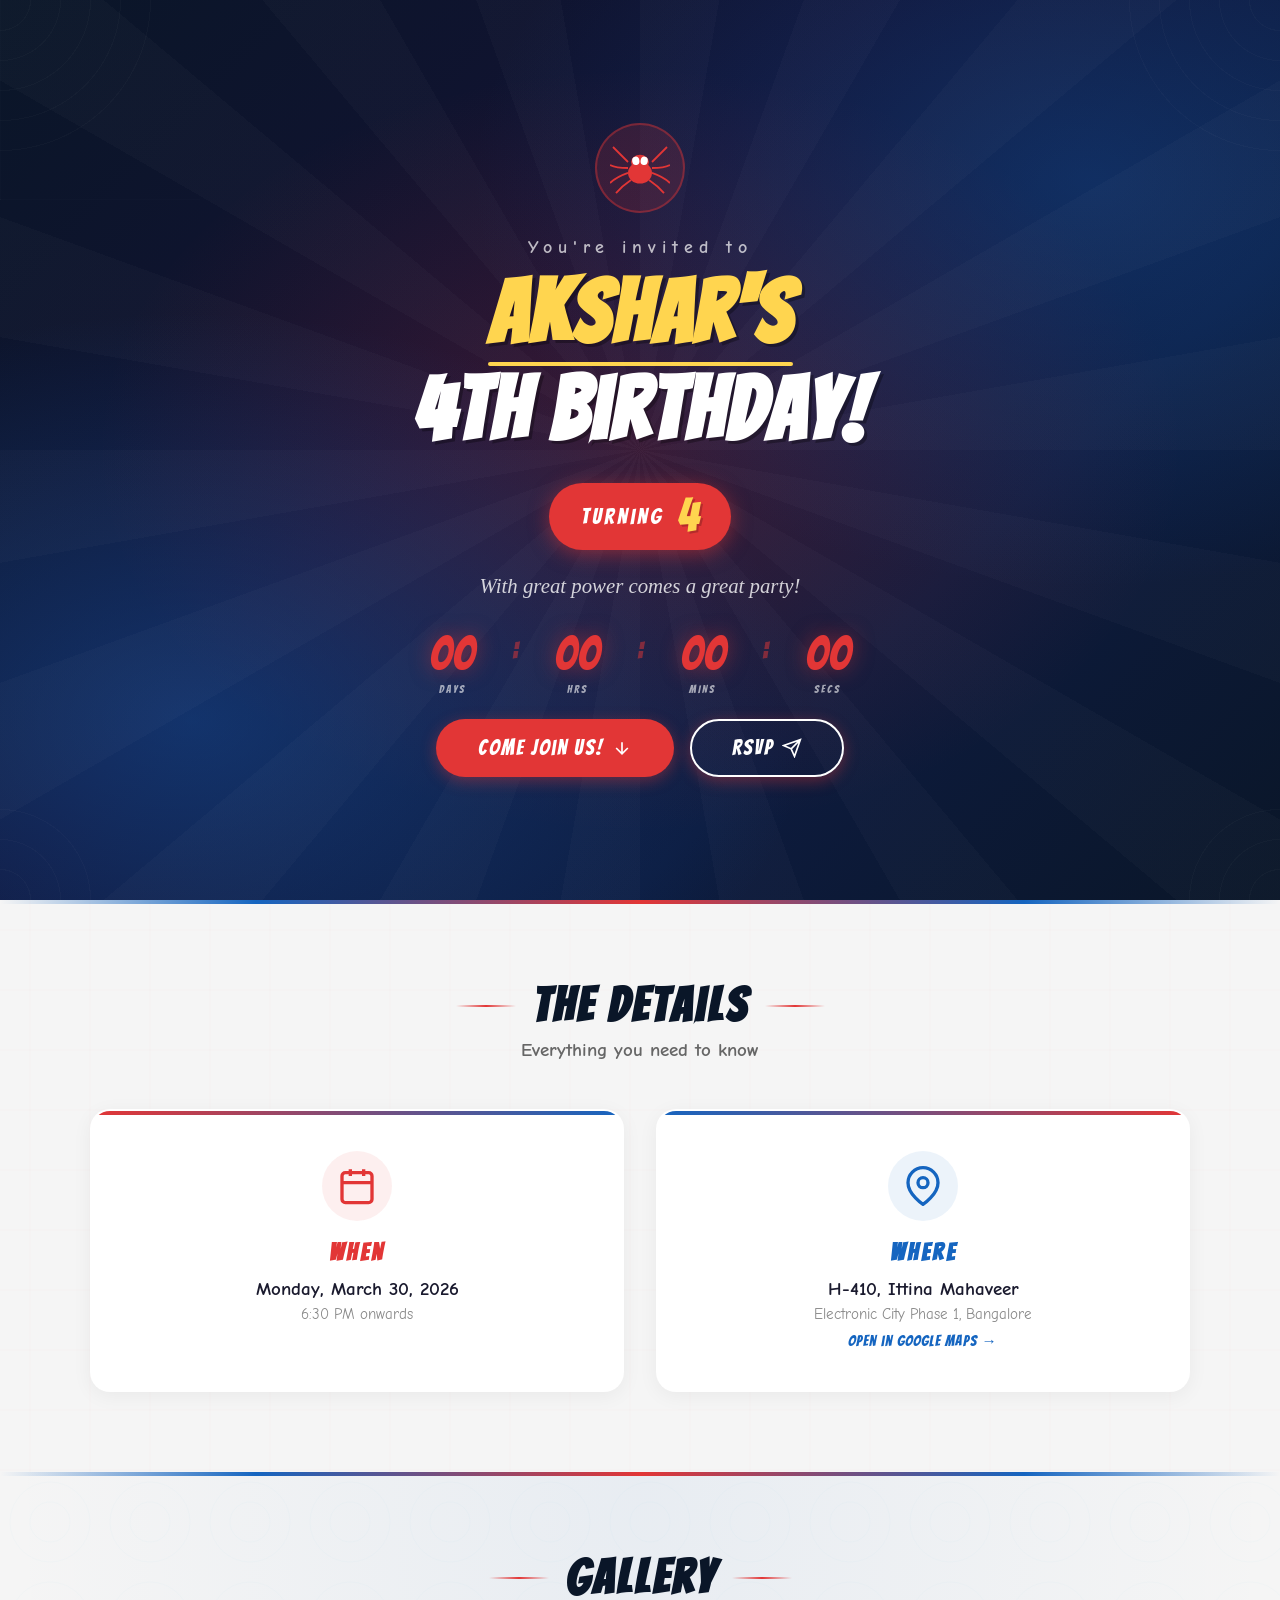
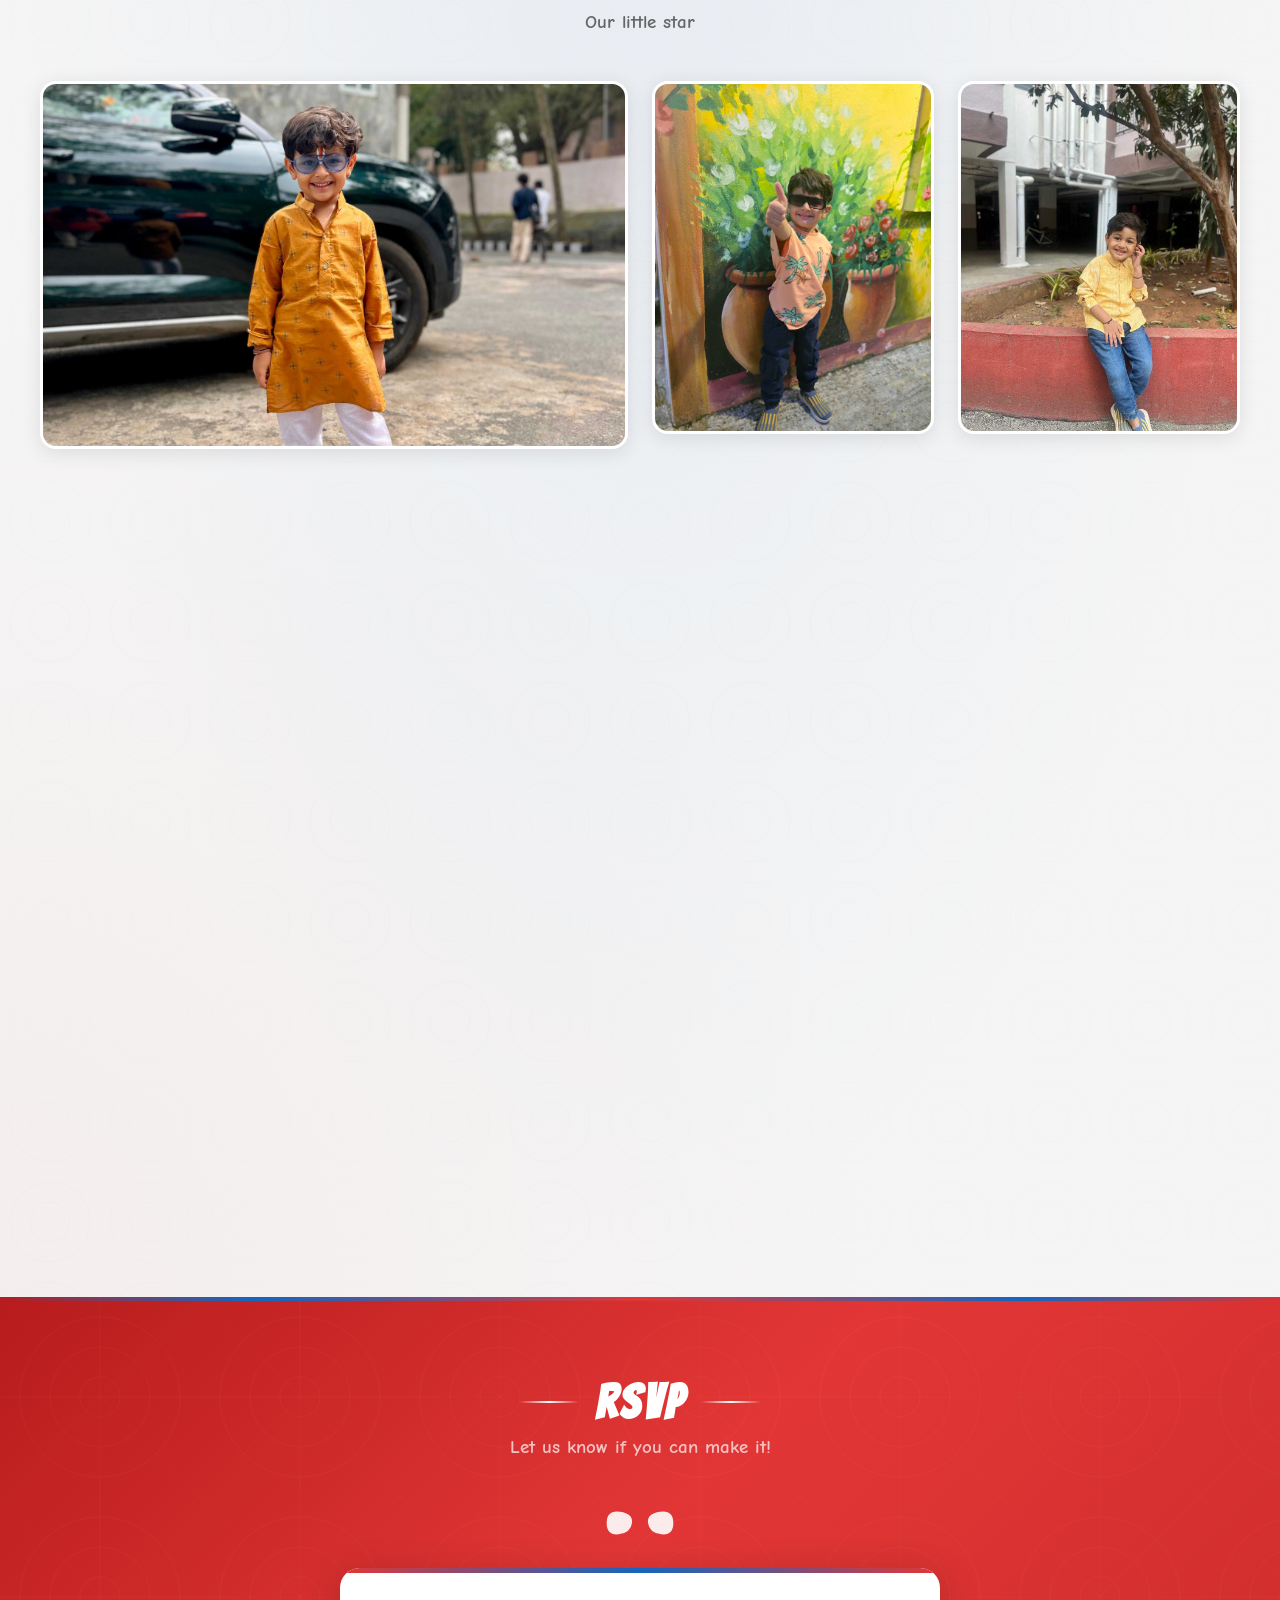
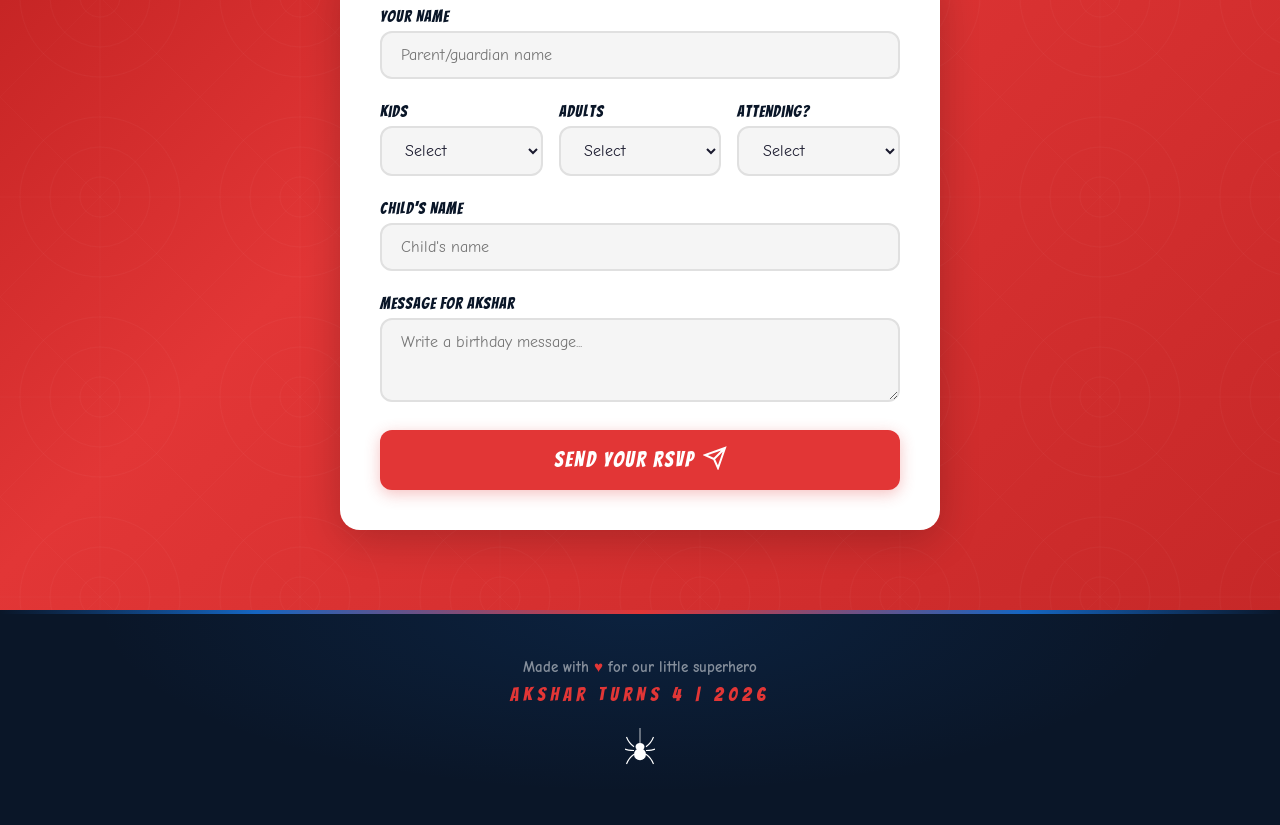
==== index.html @ c8d811e9 "Enhance Spider-Man theme with more blue, web textures, and comic-book details - Richer red+blue hero" ====
<!DOCTYPE html>
<html lang="en">
<head>
  <meta charset="UTF-8">
  <meta name="viewport" content="width=device-width, initial-scale=1.0">
  <title>Akshar Turns 4!</title>
  <link rel="preconnect" href="https://fonts.googleapis.com">
  <link rel="preconnect" href="https://fonts.gstatic.com" crossorigin>
  <link href="https://fonts.googleapis.com/css2?family=Bangers&family=Comic+Neue:wght@400;700&family=Permanent+Marker&display=swap" rel="stylesheet">
  <link rel="stylesheet" href="styles.css">
  <meta property="og:title" content="Akshar Turns 4!">
  <meta property="og:description" content="You're invited to Akshar's 4th birthday party!">
  <meta property="og:image" content="images/akshar-kurta.jpg">
</head>
<body>
  <!-- Animated web background -->
  <canvas id="web-canvas"></canvas>

  <!-- Floating spider particles -->
  <div id="particles"></div>

  <!-- ===== HERO SECTION ===== -->
  <section class="hero" id="hero">
    <div class="hero-overlay"></div>
    <div class="hero-content">
      <div class="spider-badge">
        <svg class="spider-icon" viewBox="0 0 100 100" width="60" height="60">
          <ellipse cx="50" cy="40" rx="15" ry="12" fill="#e23636"/>
          <ellipse cx="50" cy="58" rx="20" ry="18" fill="#e23636"/>
          <!-- legs -->
          <path d="M30,40 Q15,25 5,15" stroke="#e23636" stroke-width="3" fill="none"/>
          <path d="M70,40 Q85,25 95,15" stroke="#e23636" stroke-width="3" fill="none"/>
          <path d="M30,50 Q10,50 0,45" stroke="#e23636" stroke-width="3" fill="none"/>
          <path d="M70,50 Q90,50 100,45" stroke="#e23636" stroke-width="3" fill="none"/>
          <path d="M30,58 Q10,65 0,75" stroke="#e23636" stroke-width="3" fill="none"/>
          <path d="M70,58 Q90,65 100,75" stroke="#e23636" stroke-width="3" fill="none"/>
          <path d="M35,70 Q20,80 10,92" stroke="#e23636" stroke-width="3" fill="none"/>
          <path d="M65,70 Q80,80 90,92" stroke="#e23636" stroke-width="3" fill="none"/>
          <!-- eyes -->
          <ellipse cx="43" cy="38" rx="6" ry="7" fill="white" transform="rotate(-10,43,38)"/>
          <ellipse cx="57" cy="38" rx="6" ry="7" fill="white" transform="rotate(10,57,38)"/>
        </svg>
      </div>
      <p class="hero-pre-title animate-in">You're invited to</p>
      <h1 class="hero-title animate-in">
        <span class="name-highlight">Akshar's</span>
        <br>
        4th Birthday!
      </h1>
      <div class="turning-badge animate-in">
        <span class="turning-text">turning</span>
        <span class="age-number">4</span>
      </div>
      <p class="hero-tagline animate-in">With great power comes a great party!</p>

      <!-- Inline countdown -->
      <div class="hero-countdown animate-in">
        <div class="countdown-timer compact">
          <div class="countdown-item">
            <span class="countdown-number" id="days">00</span>
            <span class="countdown-label">DAYS</span>
          </div>
          <div class="countdown-separator">:</div>
          <div class="countdown-item">
            <span class="countdown-number" id="hours">00</span>
            <span class="countdown-label">HRS</span>
          </div>
          <div class="countdown-separator">:</div>
          <div class="countdown-item">
            <span class="countdown-number" id="minutes">00</span>
            <span class="countdown-label">MINS</span>
          </div>
          <div class="countdown-separator">:</div>
          <div class="countdown-item">
            <span class="countdown-number" id="seconds">00</span>
            <span class="countdown-label">SECS</span>
          </div>
        </div>
      </div>

      <div class="hero-buttons animate-in">
        <a href="#details" class="cta-button">
          <span>Come join us!</span>
          <svg width="20" height="20" viewBox="0 0 24 24" fill="none" stroke="currentColor" stroke-width="2">
            <path d="M12 5v14M5 12l7 7 7-7"/>
          </svg>
        </a>
        <a href="#rsvp" class="cta-button cta-button-outline">
          <span>RSVP</span>
          <svg width="20" height="20" viewBox="0 0 24 24" fill="none" stroke="currentColor" stroke-width="2">
            <path d="M22 2L11 13M22 2l-7 20-4-9-9-4 20-7z"/>
          </svg>
        </a>
      </div>
    </div>
    <div class="web-corner web-corner-tl"></div>
    <div class="web-corner web-corner-tr"></div>
    <div class="web-corner web-corner-bl"></div>
    <div class="web-corner web-corner-br"></div>
  </section>

  <!-- ===== PARTY DETAILS ===== -->
  <section class="details" id="details">
    <div class="section-header">
      <h2 class="section-title">
        <span class="web-line-left"></span>
        The Details
        <span class="web-line-right"></span>
      </h2>
      <p class="section-subtitle">Everything you need to know</p>
    </div>

    <div class="details-grid">
      <div class="detail-card" data-animate>
        <div class="detail-icon">
          <svg viewBox="0 0 24 24" width="40" height="40" fill="none" stroke="#e23636" stroke-width="2">
            <rect x="3" y="4" width="18" height="18" rx="2"/>
            <line x1="16" y1="2" x2="16" y2="6"/>
            <line x1="8" y1="2" x2="8" y2="6"/>
            <line x1="3" y1="10" x2="21" y2="10"/>
          </svg>
        </div>
        <h3>WHEN</h3>
        <p class="detail-main">Monday, March 30, 2026</p>
        <p class="detail-sub">6:30 PM onwards</p>
      </div>

      <div class="detail-card" data-animate>
        <div class="detail-icon">
          <svg viewBox="0 0 24 24" width="40" height="40" fill="none" stroke="#1565c0" stroke-width="2">
            <path d="M21 10c0 7-9 13-9 13s-9-6-9-13a9 9 0 0118 0z"/>
            <circle cx="12" cy="10" r="3"/>
          </svg>
        </div>
        <h3>WHERE</h3>
        <p class="detail-main">H-410, Ittina Mahaveer</p>
        <p class="detail-sub">Electronic City Phase 1, Bangalore</p>
        <a href="https://maps.app.goo.gl/Nf5kcpH9Sqzx1qWY7" target="_blank" rel="noopener" class="detail-link">Open in Google Maps &rarr;</a>
      </div>

    </div>
  </section>

  <!-- ===== PHOTO GALLERY ===== -->
  <section class="gallery" id="gallery">
    <div class="section-header">
      <h2 class="section-title">
        <span class="web-line-left"></span>
        Gallery
        <span class="web-line-right"></span>
      </h2>
      <p class="section-subtitle">Our little star</p>
    </div>

    <div class="gallery-grid">
      <div class="gallery-item gallery-item-large" data-animate>
        <div class="photo-frame">
          <img src="images/akshar-kurta.jpg" alt="Akshar looking dapper" loading="lazy">
          <div class="photo-overlay">
            <span class="comic-text">Thwip!</span>
          </div>
        </div>
      </div>
      <div class="gallery-item" data-animate>
        <div class="photo-frame">
          <img src="images/akshar-thumbsup.jpg" alt="Akshar giving thumbs up" loading="lazy">
          <div class="photo-overlay">
            <span class="comic-text">Pow!</span>
          </div>
        </div>
      </div>
      <div class="gallery-item" data-animate>
        <div class="photo-frame">
          <img src="images/akshar-sitting.jpg" alt="Akshar sitting with a smile" loading="lazy">
          <div class="photo-overlay">
            <span class="comic-text">Zap!</span>
          </div>
        </div>
      </div>
      <div class="gallery-item" data-animate>
        <div class="photo-frame">
          <img src="images/akshar-cave-hero.jpg" alt="Akshar striking a hero pose" loading="lazy">
          <div class="photo-overlay">
            <span class="comic-text">Whoosh!</span>
          </div>
        </div>
      </div>
      <div class="gallery-item" data-animate>
        <div class="photo-frame">
          <img src="images/akshar-beach.jpg" alt="Akshar at the beach" loading="lazy">
          <div class="photo-overlay">
            <span class="comic-text">Bam!</span>
          </div>
        </div>
      </div>
      <div class="gallery-item gallery-item-large" data-animate>
        <div class="photo-frame">
          <img src="images/akshar-mural.jpg" alt="Akshar posing by a mural" loading="lazy">
          <div class="photo-overlay">
            <span class="comic-text">Wow!</span>
          </div>
        </div>
      </div>
      <div class="gallery-item" data-animate>
        <div class="photo-frame">
          <img src="images/akshar-little.jpg" alt="Little Akshar" loading="lazy">
          <div class="photo-overlay">
            <span class="comic-text">Aww!</span>
          </div>
        </div>
      </div>
      <div class="gallery-item" data-animate>
        <div class="photo-frame">
          <img src="images/akshar-beach-play.jpg" alt="Akshar playing at beach" loading="lazy">
          <div class="photo-overlay">
            <span class="comic-text">Splash!</span>
          </div>
        </div>
      </div>
      <div class="gallery-item" data-animate>
        <div class="photo-frame">
          <img src="images/akshar-cave-closeup.jpg" alt="Akshar close-up" loading="lazy">
          <div class="photo-overlay">
            <span class="comic-text">Cool!</span>
          </div>
        </div>
      </div>
      <div class="gallery-item" data-animate>
        <div class="photo-frame">
          <img src="images/akshar-family.jpg" alt="Akshar with family" loading="lazy">
          <div class="photo-overlay">
            <span class="comic-text">Family!</span>
          </div>
        </div>
      </div>
    </div>
  </section>

  <!-- ===== RSVP SECTION ===== -->
  <section class="rsvp" id="rsvp">
    <div class="rsvp-container">
      <div class="section-header">
        <h2 class="section-title light">
          <span class="web-line-left light"></span>
          RSVP
          <span class="web-line-right light"></span>
        </h2>
        <p class="section-subtitle light">Let us know if you can make it!</p>
      </div>

      <div class="spidey-eyes">
        <svg viewBox="0 0 120 50" width="80" height="34">
          <path d="M10,25 Q10,5 30,8 Q50,11 48,25 Q46,40 28,42 Q10,44 10,25Z" fill="white" opacity="0.9"/>
          <path d="M110,25 Q110,5 90,8 Q70,11 72,25 Q74,40 92,42 Q110,44 110,25Z" fill="white" opacity="0.9"/>
        </svg>
      </div>
      <form class="rsvp-form" id="rsvp-form">
        <div class="form-group">
          <label for="parent-name">Your Name</label>
          <input type="text" id="parent-name" name="parentName" placeholder="Parent/guardian name" required>
        </div>
        <div class="form-row form-row-3">
          <div class="form-group">
            <label for="kids-count">Kids</label>
            <select id="kids-count" name="kidsCount" required>
              <option value="">Select</option>
              <option value="1">1</option>
              <option value="2">2</option>
              <option value="3">3</option>
              <option value="4+">4+</option>
            </select>
          </div>
          <div class="form-group">
            <label for="adults-count">Adults</label>
            <select id="adults-count" name="adultsCount" required>
              <option value="">Select</option>
              <option value="1">1</option>
              <option value="2">2</option>
              <option value="3">3</option>
              <option value="4+">4+</option>
            </select>
          </div>
          <div class="form-group">
            <label for="attending">Attending?</label>
            <select id="attending" name="attending" required>
              <option value="">Select</option>
              <option value="yes">Yes!</option>
              <option value="maybe">Maybe</option>
              <option value="no">Can't make it</option>
            </select>
          </div>
        </div>
        <div id="kid-names-container">
          <div class="form-group">
            <label for="kid-name-1">Child's Name</label>
            <input type="text" id="kid-name-1" name="kidName1" placeholder="Child's name" required>
          </div>
        </div>
        <div class="form-group">
          <label for="message">Message for Akshar</label>
          <textarea id="message" name="message" placeholder="Write a birthday message..." rows="3"></textarea>
        </div>
        <button type="submit" class="rsvp-button">
          <span class="button-text">SEND YOUR RSVP</span>
          <span class="button-icon">
            <svg width="24" height="24" viewBox="0 0 24 24" fill="none" stroke="currentColor" stroke-width="2">
              <path d="M22 2L11 13M22 2l-7 20-4-9-9-4 20-7z"/>
            </svg>
          </span>
        </button>
      </form>

      <div class="rsvp-success" id="rsvp-success" style="display:none;">
        <div class="success-icon">
          <svg viewBox="0 0 100 100" width="80" height="80">
            <circle cx="50" cy="50" r="45" fill="#e23636" stroke="white" stroke-width="3"/>
            <path d="M30 50 L45 65 L70 35" fill="none" stroke="white" stroke-width="5" stroke-linecap="round" stroke-linejoin="round"/>
          </svg>
        </div>
        <h3>Got it!</h3>
        <p>Thanks for letting us know! See you at the party!</p>
      </div>
    </div>
  </section>

  <!-- ===== FOOTER ===== -->
  <footer class="footer">
    <div class="footer-web"></div>
    <p class="footer-text">Made with <span class="heart">&hearts;</span> for our little superhero</p>
    <p class="footer-name">Akshar turns 4 | 2026</p>
    <div class="footer-spider">
      <svg class="dangling-spider" viewBox="0 0 40 60" width="30" height="45">
        <line x1="20" y1="0" x2="20" y2="20" stroke="white" stroke-width="1"/>
        <ellipse cx="20" cy="25" rx="6" ry="5" fill="white"/>
        <ellipse cx="20" cy="35" rx="8" ry="8" fill="white"/>
        <path d="M12,25 Q5,20 2,12" stroke="white" stroke-width="1.5" fill="none"/>
        <path d="M28,25 Q35,20 38,12" stroke="white" stroke-width="1.5" fill="none"/>
        <path d="M12,30 Q3,30 0,28" stroke="white" stroke-width="1.5" fill="none"/>
        <path d="M28,30 Q37,30 40,28" stroke="white" stroke-width="1.5" fill="none"/>
        <path d="M12,35 Q5,40 2,48" stroke="white" stroke-width="1.5" fill="none"/>
        <path d="M28,35 Q35,40 38,48" stroke="white" stroke-width="1.5" fill="none"/>
      </svg>
    </div>
  </footer>

  <!-- Lightbox for gallery -->
  <div class="lightbox" id="lightbox">
    <button class="lightbox-close" id="lightbox-close">&times;</button>
    <button class="lightbox-prev" id="lightbox-prev">&#10094;</button>
    <button class="lightbox-next" id="lightbox-next">&#10095;</button>
    <img class="lightbox-img" id="lightbox-img" src="" alt="">
  </div>

  <script src="script.js"></script>
</body>
</html>
---- styles.css ----
/* ===== CSS RESET & VARIABLES ===== */
*,
*::before,
*::after {
  margin: 0;
  padding: 0;
  box-sizing: border-box;
}

:root {
  --spidey-red: #e23636;
  --spidey-dark-red: #b71c1c;
  --spidey-blue: #1565c0;
  --spidey-dark-blue: #0d47a1;
  --spidey-navy: #0a1628;
  --spidey-web: rgba(255, 255, 255, 0.15);
  --spidey-gold: #ffd54f;
  --white: #ffffff;
  --off-white: #f5f5f5;
  --text-dark: #1a1a2e;
  --font-comic: 'Bangers', cursive;
  --font-body: 'Comic Neue', cursive;
  --font-marker: 'Permanent Marker', cursive;
}

html {
  scroll-behavior: smooth;
}

body {
  font-family: var(--font-body);
  color: var(--text-dark);
  overflow-x: hidden;
  background: var(--off-white);
}

/* ===== WEB CANVAS BACKGROUND ===== */
#web-canvas {
  position: fixed;
  top: 0;
  left: 0;
  width: 100%;
  height: 100%;
  pointer-events: none;
  z-index: 0;
  opacity: 0.06;
}

/* ===== HERO SECTION ===== */
.hero {
  position: relative;
  min-height: 100vh;
  display: flex;
  align-items: center;
  justify-content: center;
  background:
    radial-gradient(ellipse at 15% 80%, rgba(21, 101, 192, 0.4) 0%, transparent 40%),
    radial-gradient(ellipse at 85% 20%, rgba(21, 101, 192, 0.3) 0%, transparent 40%),
    radial-gradient(ellipse at 50% 50%, rgba(226, 54, 54, 0.2) 0%, transparent 60%),
    linear-gradient(135deg, var(--spidey-navy) 0%, #121233 40%, #0d1b3e 70%, var(--spidey-navy) 100%);
  overflow: hidden;
  z-index: 1;
}

.hero-overlay {
  position: absolute;
  inset: 0;
  background:
    repeating-conic-gradient(
      rgba(255, 255, 255, 0.02) 0deg 10deg,
      transparent 10deg 20deg
    );
  z-index: 1;
}

/* Web pattern in corners */
.web-corner {
  position: absolute;
  width: 200px;
  height: 200px;
  z-index: 2;
  opacity: 0.15;
}

.web-corner-tl {
  top: 0;
  left: 0;
  background:
    radial-gradient(circle at 0% 0%, transparent 30px, var(--spidey-web) 30px, var(--spidey-web) 31px, transparent 31px),
    radial-gradient(circle at 0% 0%, transparent 60px, var(--spidey-web) 60px, var(--spidey-web) 61px, transparent 61px),
    radial-gradient(circle at 0% 0%, transparent 90px, var(--spidey-web) 90px, var(--spidey-web) 91px, transparent 91px),
    radial-gradient(circle at 0% 0%, transparent 120px, var(--spidey-web) 120px, var(--spidey-web) 121px, transparent 121px),
    radial-gradient(circle at 0% 0%, transparent 150px, var(--spidey-web) 150px, var(--spidey-web) 151px, transparent 151px),
    linear-gradient(45deg, var(--spidey-web) 0px, transparent 1px),
    linear-gradient(22.5deg, var(--spidey-web) 0px, transparent 1px),
    linear-gradient(67.5deg, var(--spidey-web) 0px, transparent 1px),
    linear-gradient(0deg, var(--spidey-web) 0px, transparent 1px),
    linear-gradient(90deg, var(--spidey-web) 0px, transparent 1px);
}

.web-corner-tr {
  top: 0;
  right: 0;
  transform: scaleX(-1);
  background: inherit;
  background:
    radial-gradient(circle at 0% 0%, transparent 30px, var(--spidey-web) 30px, var(--spidey-web) 31px, transparent 31px),
    radial-gradient(circle at 0% 0%, transparent 60px, var(--spidey-web) 60px, var(--spidey-web) 61px, transparent 61px),
    radial-gradient(circle at 0% 0%, transparent 90px, var(--spidey-web) 90px, var(--spidey-web) 91px, transparent 91px),
    radial-gradient(circle at 0% 0%, transparent 120px, var(--spidey-web) 120px, var(--spidey-web) 121px, transparent 121px),
    radial-gradient(circle at 0% 0%, transparent 150px, var(--spidey-web) 150px, var(--spidey-web) 151px, transparent 151px);
}

.web-corner-bl {
  bottom: 0;
  left: 0;
  transform: scaleY(-1);
  background:
    radial-gradient(circle at 0% 0%, transparent 30px, var(--spidey-web) 30px, var(--spidey-web) 31px, transparent 31px),
    radial-gradient(circle at 0% 0%, transparent 60px, var(--spidey-web) 60px, var(--spidey-web) 61px, transparent 61px),
    radial-gradient(circle at 0% 0%, transparent 90px, var(--spidey-web) 90px, var(--spidey-web) 91px, transparent 91px);
}

.web-corner-br {
  bottom: 0;
  right: 0;
  transform: scale(-1);
  background:
    radial-gradient(circle at 0% 0%, transparent 30px, var(--spidey-web) 30px, var(--spidey-web) 31px, transparent 31px),
    radial-gradient(circle at 0% 0%, transparent 60px, var(--spidey-web) 60px, var(--spidey-web) 61px, transparent 61px),
    radial-gradient(circle at 0% 0%, transparent 90px, var(--spidey-web) 90px, var(--spidey-web) 91px, transparent 91px);
}

.hero-content {
  position: relative;
  z-index: 3;
  text-align: center;
  padding: 2rem;
  max-width: 800px;
}

.spider-badge {
  margin: 0 auto 1.5rem;
  width: 90px;
  height: 90px;
  background: rgba(226, 54, 54, 0.15);
  border: 2px solid rgba(226, 54, 54, 0.4);
  border-radius: 50%;
  display: flex;
  align-items: center;
  justify-content: center;
  animation: pulse-glow 2s ease-in-out infinite;
}

@keyframes pulse-glow {
  0%, 100% { box-shadow: 0 0 20px rgba(226, 54, 54, 0.3); }
  50% { box-shadow: 0 0 40px rgba(226, 54, 54, 0.6); }
}

.hero-pre-title {
  font-family: var(--font-body);
  font-size: 1.1rem;
  letter-spacing: 6px;
  color: rgba(255, 255, 255, 0.7);
  margin-bottom: 0.5rem;
  font-weight: 700;
}

.hero-title {
  font-family: var(--font-comic);
  font-size: clamp(2.8rem, 8vw, 5.5rem);
  color: var(--white);
  line-height: 1.1;
  margin-bottom: 1.5rem;
  text-shadow: 3px 3px 0 rgba(0, 0, 0, 0.3);
  letter-spacing: 2px;
}

.name-highlight {
  color: var(--spidey-gold);
  display: inline-block;
  position: relative;
}

.name-highlight::after {
  content: '';
  position: absolute;
  bottom: -4px;
  left: 0;
  width: 100%;
  height: 4px;
  background: var(--spidey-gold);
  border-radius: 2px;
}

.comic-burst {
  color: var(--spidey-red);
  font-size: 1.2em;
  position: relative;
  display: inline-block;
  animation: text-pop 0.6s ease-out;
}

@keyframes text-pop {
  0% { transform: scale(0.5); opacity: 0; }
  70% { transform: scale(1.1); }
  100% { transform: scale(1); opacity: 1; }
}

.turning-badge {
  display: inline-flex;
  align-items: center;
  gap: 0.8rem;
  background: var(--spidey-red);
  padding: 0.6rem 2rem;
  border-radius: 60px;
  margin-bottom: 1.5rem;
  box-shadow: 0 4px 20px rgba(226, 54, 54, 0.5);
}

.turning-text {
  font-family: var(--font-comic);
  font-size: 1.4rem;
  color: var(--white);
  letter-spacing: 3px;
}

.age-number {
  font-family: var(--font-comic);
  font-size: 3rem;
  color: var(--spidey-gold);
  line-height: 1;
  text-shadow: 2px 2px 0 rgba(0, 0, 0, 0.2);
  animation: bounce-number 1s ease-in-out infinite;
}

@keyframes bounce-number {
  0%, 100% { transform: translateY(0); }
  50% { transform: translateY(-5px); }
}

.hero-tagline {
  font-family: var(--font-marker);
  font-size: 1.3rem;
  color: rgba(255, 255, 255, 0.8);
  margin-bottom: 2rem;
  font-style: italic;
}

.cta-button {
  display: inline-flex;
  align-items: center;
  gap: 0.5rem;
  padding: 1rem 2.5rem;
  background: var(--spidey-red);
  color: var(--white);
  text-decoration: none;
  font-family: var(--font-comic);
  font-size: 1.3rem;
  letter-spacing: 2px;
  border-radius: 50px;
  transition: all 0.3s ease;
  box-shadow: 0 4px 15px rgba(226, 54, 54, 0.4);
  border: 2px solid transparent;
}

.cta-button:hover {
  background: transparent;
  border-color: var(--spidey-red);
  transform: translateY(-3px);
  box-shadow: 0 8px 25px rgba(226, 54, 54, 0.5);
}

.cta-button-outline {
  background: transparent;
  border: 2px solid var(--white);
}

.cta-button-outline:hover {
  background: var(--white);
  color: var(--spidey-red);
  border-color: var(--white);
}

.hero-buttons {
  display: flex;
  gap: 1rem;
  justify-content: center;
  flex-wrap: wrap;
}

/* Hero countdown */
.hero-countdown {
  margin-bottom: 1.5rem;
}

.countdown-timer.compact {
  gap: 0.6rem;
}

.countdown-timer.compact .countdown-number {
  font-size: clamp(1.8rem, 5vw, 3rem);
}

.countdown-timer.compact .countdown-label {
  font-size: 0.7rem;
  letter-spacing: 2px;
}

.countdown-timer.compact .countdown-separator {
  font-size: 2rem;
  margin-top: 0.1rem;
}

/* ===== ANIMATE IN ===== */
.animate-in {
  opacity: 0;
  transform: translateY(30px);
  animation: fade-in-up 0.8s ease-out forwards;
}

.animate-in:nth-child(1) { animation-delay: 0.2s; }
.animate-in:nth-child(2) { animation-delay: 0.4s; }
.animate-in:nth-child(3) { animation-delay: 0.6s; }
.animate-in:nth-child(4) { animation-delay: 0.8s; }
.animate-in:nth-child(5) { animation-delay: 1s; }
.animate-in:nth-child(6) { animation-delay: 1.2s; }
.animate-in:nth-child(7) { animation-delay: 1.4s; }

@keyframes fade-in-up {
  to {
    opacity: 1;
    transform: translateY(0);
  }
}

/* ===== SECTION COMMON ===== */
.section-header {
  text-align: center;
  margin-bottom: 3rem;
}

.section-title {
  font-family: var(--font-comic);
  font-size: clamp(2rem, 5vw, 3rem);
  color: var(--spidey-navy);
  letter-spacing: 3px;
  display: flex;
  align-items: center;
  justify-content: center;
  gap: 1rem;
  flex-wrap: wrap;
}

.section-title.light {
  color: var(--white);
}

.web-line-left,
.web-line-right {
  display: inline-block;
  width: 60px;
  height: 2px;
  background: linear-gradient(90deg, transparent, var(--spidey-red), transparent);
}

.web-line-left.light,
.web-line-right.light {
  background: linear-gradient(90deg, transparent, var(--white), transparent);
}

.section-subtitle {
  font-family: var(--font-body);
  font-size: 1.2rem;
  color: #666;
  margin-top: 0.5rem;
  font-weight: 700;
}

.section-subtitle.light {
  color: rgba(255, 255, 255, 0.7);
}

.spidey-eyes {
  text-align: center;
  margin-bottom: 1.5rem;
  animation: squint 4s ease-in-out infinite;
}

@keyframes squint {
  0%, 90%, 100% { transform: scaleY(1); }
  95% { transform: scaleY(0.6); }
}

/* ===== SECTION DIVIDERS ===== */
.details::before,
.gallery::before,
.rsvp::before,
.footer::before {
  content: '';
  position: absolute;
  top: 0;
  left: 0;
  right: 0;
  height: 4px;
  background: linear-gradient(90deg,
    transparent 0%,
    var(--spidey-blue) 20%,
    var(--spidey-red) 50%,
    var(--spidey-blue) 80%,
    transparent 100%
  );
}

/* ===== DETAILS SECTION ===== */
.details {
  position: relative;
  z-index: 1;
  padding: 5rem 2rem;
  background:
    url("data:image/svg+xml,%3Csvg width='60' height='60' xmlns='http://www.w3.org/2000/svg'%3E%3Cpath d='M30 0v60M0 30h60' stroke='%23e23636' stroke-width='0.3' opacity='0.08'/%3E%3C/svg%3E"),
    var(--off-white);
}

.details-grid {
  display: grid;
  grid-template-columns: repeat(2, 1fr);
  gap: 2rem;
  max-width: 1100px;
  margin: 0 auto;
}

.detail-card {
  background: var(--white);
  border-radius: 20px;
  padding: 2.5rem 2rem;
  text-align: center;
  transition: all 0.3s ease;
  border: 2px solid transparent;
  box-shadow: 0 4px 20px rgba(0, 0, 0, 0.05);
  position: relative;
  overflow: hidden;
}

.detail-card::before {
  content: '';
  position: absolute;
  top: 0;
  left: 0;
  right: 0;
  height: 4px;
  background: linear-gradient(90deg, var(--spidey-red), var(--spidey-blue));
}

.detail-card:hover {
  transform: translateY(-8px);
  border-color: var(--spidey-red);
  box-shadow: 0 12px 40px rgba(226, 54, 54, 0.15);
}

.detail-card:nth-child(2) {
  border-color: transparent;
}

.detail-card:nth-child(2)::before {
  background: linear-gradient(90deg, var(--spidey-blue), var(--spidey-red));
}

.detail-card:nth-child(2):hover {
  border-color: var(--spidey-blue);
  box-shadow: 0 12px 40px rgba(21, 101, 192, 0.15);
}

.detail-card:nth-child(2) .detail-icon {
  background: rgba(21, 101, 192, 0.08);
}

.detail-card:nth-child(2) h3 {
  color: var(--spidey-blue);
}

.detail-icon {
  width: 70px;
  height: 70px;
  margin: 0 auto 1.2rem;
  background: rgba(226, 54, 54, 0.08);
  border-radius: 50%;
  display: flex;
  align-items: center;
  justify-content: center;
}

.detail-card h3 {
  font-family: var(--font-comic);
  font-size: 1.5rem;
  color: var(--spidey-red);
  letter-spacing: 3px;
  margin-bottom: 0.8rem;
}

.detail-main {
  font-size: 1.2rem;
  font-weight: 700;
  color: var(--text-dark);
  margin-bottom: 0.3rem;
}

.detail-sub {
  font-size: 0.95rem;
  color: #888;
}

.detail-link {
  display: inline-block;
  margin-top: 0.6rem;
  font-family: var(--font-comic);
  font-size: 0.95rem;
  color: var(--spidey-blue);
  text-decoration: none;
  letter-spacing: 1px;
  transition: color 0.2s ease;
}

.detail-link:hover {
  color: var(--spidey-red);
}

/* ===== COUNTDOWN ===== */
.countdown-timer {
  display: flex;
  align-items: center;
  justify-content: center;
  gap: 1rem;
  flex-wrap: wrap;
}

.countdown-item {
  display: flex;
  flex-direction: column;
  align-items: center;
  min-width: 100px;
}

.countdown-number {
  font-family: var(--font-comic);
  font-size: clamp(2.5rem, 8vw, 4.5rem);
  color: var(--spidey-red);
  line-height: 1;
  text-shadow: 0 0 20px rgba(226, 54, 54, 0.5);
}

.countdown-label {
  font-family: var(--font-comic);
  font-size: 0.9rem;
  color: rgba(255, 255, 255, 0.6);
  letter-spacing: 3px;
  margin-top: 0.3rem;
}

.countdown-separator {
  font-family: var(--font-comic);
  font-size: 3rem;
  color: var(--spidey-red);
  opacity: 0.5;
  animation: blink 1s step-end infinite;
  align-self: flex-start;
  margin-top: 0.3rem;
}

@keyframes blink {
  0%, 100% { opacity: 0.5; }
  50% { opacity: 0; }
}

/* ===== GALLERY SECTION ===== */
.gallery {
  position: relative;
  z-index: 1;
  padding: 5rem 2rem;
  background:
    radial-gradient(ellipse at 50% 0%, rgba(21, 101, 192, 0.06) 0%, transparent 70%),
    radial-gradient(ellipse at 0% 100%, rgba(226, 54, 54, 0.04) 0%, transparent 50%),
    url("data:image/svg+xml,%3Csvg width='100' height='100' xmlns='http://www.w3.org/2000/svg'%3E%3Ccircle cx='50' cy='50' r='40' fill='none' stroke='%231565c0' stroke-width='0.3' opacity='0.06'/%3E%3Ccircle cx='50' cy='50' r='20' fill='none' stroke='%231565c0' stroke-width='0.3' opacity='0.06'/%3E%3C/svg%3E"),
    var(--off-white);
}

.gallery-grid {
  display: grid;
  grid-template-columns: repeat(auto-fill, minmax(280px, 1fr));
  gap: 1.5rem;
  max-width: 1200px;
  margin: 0 auto;
}

.gallery-item-large {
  grid-column: span 1;
}

@media (min-width: 768px) {
  .gallery-item-large {
    grid-column: span 2;
  }
}

.gallery-item {
  opacity: 0;
  transform: translateY(20px) scale(0.95);
  transition: opacity 0.6s ease, transform 0.6s ease;
}

.gallery-item.visible {
  opacity: 1;
  transform: translateY(0) scale(1);
}

.photo-frame {
  position: relative;
  border-radius: 16px;
  overflow: hidden;
  cursor: pointer;
  aspect-ratio: 4/5;
  box-shadow: 0 4px 20px rgba(0, 0, 0, 0.1);
  border: 3px solid var(--white);
  transition: all 0.3s ease;
}

.gallery-item-large .photo-frame {
  aspect-ratio: 16/10;
}

.photo-frame:hover {
  transform: scale(1.02);
  box-shadow: 0 8px 30px rgba(226, 54, 54, 0.2);
  border-color: var(--spidey-red);
}

.gallery-item:nth-child(even) .photo-frame:hover {
  border-color: var(--spidey-blue);
  box-shadow: 0 8px 30px rgba(21, 101, 192, 0.2);
}

.gallery-item:nth-child(even) .photo-overlay {
  background: linear-gradient(to top, rgba(21, 101, 192, 0.85), transparent 60%);
}

.photo-frame img {
  width: 100%;
  height: 100%;
  object-fit: cover;
  transition: transform 0.5s ease;
}

.photo-frame:hover img {
  transform: scale(1.08);
}

.photo-overlay {
  position: absolute;
  inset: 0;
  background: linear-gradient(to top, rgba(226, 54, 54, 0.85), transparent 60%);
  display: flex;
  align-items: flex-end;
  justify-content: center;
  padding-bottom: 1.5rem;
  opacity: 0;
  transition: opacity 0.3s ease;
}

.photo-frame:hover .photo-overlay {
  opacity: 1;
}

.comic-text {
  font-family: var(--font-comic);
  font-size: 1.4rem;
  color: var(--text-dark);
  letter-spacing: 2px;
  background: var(--spidey-gold);
  padding: 0.3rem 1.2rem;
  border-radius: 4px;
  transform: rotate(-3deg);
  box-shadow: 2px 2px 0 rgba(0, 0, 0, 0.2);
  position: relative;
}

.comic-text::before {
  content: '';
  position: absolute;
  top: 50%;
  left: -6px;
  width: 12px;
  height: 12px;
  background: var(--spidey-gold);
  transform: translateY(-50%) rotate(45deg);
}

/* ===== RSVP SECTION ===== */
.rsvp {
  position: relative;
  z-index: 1;
  padding: 5rem 2rem;
  background:
    url("data:image/svg+xml,%3Csvg width='200' height='200' xmlns='http://www.w3.org/2000/svg'%3E%3Ccircle cx='100' cy='100' r='80' fill='none' stroke='white' stroke-width='0.4' opacity='0.08'/%3E%3Ccircle cx='100' cy='100' r='50' fill='none' stroke='white' stroke-width='0.4' opacity='0.08'/%3E%3Ccircle cx='100' cy='100' r='20' fill='none' stroke='white' stroke-width='0.4' opacity='0.08'/%3E%3Cline x1='100' y1='0' x2='100' y2='200' stroke='white' stroke-width='0.3' opacity='0.06'/%3E%3Cline x1='0' y1='100' x2='200' y2='100' stroke='white' stroke-width='0.3' opacity='0.06'/%3E%3Cline x1='0' y1='0' x2='200' y2='200' stroke='white' stroke-width='0.3' opacity='0.06'/%3E%3Cline x1='200' y1='0' x2='0' y2='200' stroke='white' stroke-width='0.3' opacity='0.06'/%3E%3C/svg%3E"),
    linear-gradient(135deg, var(--spidey-dark-red) 0%, var(--spidey-red) 40%, #c62828 100%);
}

.rsvp-container {
  max-width: 600px;
  margin: 0 auto;
}

.rsvp-form {
  background: var(--white);
  border-radius: 20px;
  padding: 2.5rem;
  box-shadow: 0 10px 40px rgba(0, 0, 0, 0.2);
  position: relative;
  overflow: hidden;
}

.rsvp-form::before {
  content: '';
  position: absolute;
  top: 0;
  left: 0;
  right: 0;
  height: 5px;
  background: linear-gradient(90deg, var(--spidey-red) 0%, var(--spidey-blue) 50%, var(--spidey-red) 100%);
}

.form-group {
  margin-bottom: 1.5rem;
}

.form-group label {
  display: block;
  font-family: var(--font-comic);
  font-size: 1rem;
  color: var(--spidey-navy);
  letter-spacing: 1px;
  margin-bottom: 0.4rem;
}

.form-group input,
.form-group select,
.form-group textarea {
  width: 100%;
  padding: 0.8rem 1.2rem;
  border: 2px solid #e0e0e0;
  border-radius: 12px;
  font-family: var(--font-body);
  font-size: 1rem;
  transition: border-color 0.3s ease;
  background: var(--off-white);
  color: var(--text-dark);
}

.form-group input:focus,
.form-group select:focus,
.form-group textarea:focus {
  outline: none;
  border-color: var(--spidey-red);
  box-shadow: 0 0 0 3px rgba(226, 54, 54, 0.1);
}

.form-row {
  display: grid;
  grid-template-columns: 1fr 1fr;
  gap: 1rem;
}

.form-row-3 {
  grid-template-columns: 1fr 1fr 1fr;
}

@media (max-width: 500px) {
  .form-row {
    grid-template-columns: 1fr;
  }
  .form-row-3 {
    grid-template-columns: 1fr 1fr 1fr;
  }
}

.rsvp-button {
  width: 100%;
  padding: 1rem;
  background: var(--spidey-red);
  color: var(--white);
  border: none;
  border-radius: 12px;
  font-family: var(--font-comic);
  font-size: 1.3rem;
  letter-spacing: 2px;
  cursor: pointer;
  display: flex;
  align-items: center;
  justify-content: center;
  gap: 0.5rem;
  transition: all 0.3s ease;
  box-shadow: 0 4px 15px rgba(226, 54, 54, 0.3);
}

.rsvp-button:hover {
  background: var(--spidey-dark-red);
  transform: translateY(-2px);
  box-shadow: 0 6px 20px rgba(226, 54, 54, 0.4);
}

.rsvp-button:active {
  transform: translateY(0);
}

.rsvp-success {
  text-align: center;
  padding: 3rem;
  background: var(--white);
  border-radius: 20px;
  box-shadow: 0 10px 40px rgba(0, 0, 0, 0.2);
}

.rsvp-success h3 {
  font-family: var(--font-comic);
  font-size: 1.8rem;
  color: var(--spidey-red);
  letter-spacing: 2px;
  margin: 1rem 0 0.5rem;
}

.rsvp-success p {
  font-size: 1.1rem;
  color: #666;
}

.success-icon {
  animation: pop-in 0.5s cubic-bezier(0.175, 0.885, 0.32, 1.275);
}

@keyframes pop-in {
  0% { transform: scale(0); }
  100% { transform: scale(1); }
}

/* ===== FOOTER ===== */
.footer {
  position: relative;
  z-index: 1;
  background:
    radial-gradient(ellipse at 50% 0%, rgba(21, 101, 192, 0.15) 0%, transparent 60%),
    var(--spidey-navy);
  padding: 3rem 2rem;
  text-align: center;
  overflow: hidden;
}

.footer-text {
  font-family: var(--font-body);
  color: rgba(255, 255, 255, 0.5);
  font-size: 0.95rem;
  font-weight: 700;
}

.heart {
  color: var(--spidey-red);
  animation: heartbeat 1.2s ease-in-out infinite;
  display: inline-block;
}

@keyframes heartbeat {
  0%, 100% { transform: scale(1); }
  50% { transform: scale(1.2); }
}

.footer-name {
  font-family: var(--font-comic);
  color: var(--spidey-red);
  font-size: 1.2rem;
  letter-spacing: 5px;
  margin-top: 0.5rem;
}

.footer-spider {
  margin-top: 1.5rem;
  animation: dangle 3s ease-in-out infinite;
}

@keyframes dangle {
  0%, 100% { transform: translateY(0) rotate(0deg); }
  25% { transform: translateY(5px) rotate(3deg); }
  75% { transform: translateY(5px) rotate(-3deg); }
}

/* ===== LIGHTBOX ===== */
.lightbox {
  position: fixed;
  inset: 0;
  background: rgba(10, 22, 40, 0.95);
  z-index: 1000;
  display: flex;
  align-items: center;
  justify-content: center;
  opacity: 0;
  visibility: hidden;
  transition: all 0.3s ease;
}

.lightbox.active {
  opacity: 1;
  visibility: visible;
}

.lightbox-img {
  max-width: 90vw;
  max-height: 85vh;
  object-fit: contain;
  border-radius: 12px;
  box-shadow: 0 0 60px rgba(226, 54, 54, 0.3);
  transform: scale(0.9);
  transition: transform 0.3s ease;
}

.lightbox.active .lightbox-img {
  transform: scale(1);
}

.lightbox-close,
.lightbox-prev,
.lightbox-next {
  position: absolute;
  background: rgba(226, 54, 54, 0.8);
  color: white;
  border: none;
  cursor: pointer;
  font-size: 1.5rem;
  width: 50px;
  height: 50px;
  border-radius: 50%;
  display: flex;
  align-items: center;
  justify-content: center;
  transition: all 0.3s ease;
  z-index: 1001;
}

.lightbox-close {
  top: 20px;
  right: 20px;
  font-size: 2rem;
}

.lightbox-prev {
  left: 20px;
  top: 50%;
  transform: translateY(-50%);
}

.lightbox-next {
  right: 20px;
  top: 50%;
  transform: translateY(-50%);
}

.lightbox-close:hover,
.lightbox-prev:hover,
.lightbox-next:hover {
  background: var(--spidey-red);
  transform: scale(1.1);
}

.lightbox-prev:hover,
.lightbox-next:hover {
  transform: translateY(-50%) scale(1.1);
}

/* ===== SCROLL ANIMATIONS ===== */
[data-animate] {
  opacity: 0;
  transform: translateY(30px);
  transition: opacity 0.6s ease, transform 0.6s ease;
}

[data-animate].visible {
  opacity: 1;
  transform: translateY(0);
}

/* ===== RESPONSIVE ===== */
@media (max-width: 768px) {
  .hero-content {
    padding: 1.5rem;
  }

  .details-grid {
    grid-template-columns: 1fr 1fr;
    gap: 1.5rem;
  }

  .gallery-grid {
    grid-template-columns: repeat(auto-fill, minmax(200px, 1fr));
    gap: 1rem;
  }

  .countdown-timer {
    gap: 0.5rem;
  }

  .countdown-item {
    min-width: 70px;
  }

  .rsvp-form {
    padding: 1.5rem;
  }
}

@media (max-width: 480px) {
  .gallery-grid {
    grid-template-columns: 1fr 1fr;
    gap: 0.8rem;
  }

  .gallery-item-large {
    grid-column: span 2;
  }

  .photo-frame {
    aspect-ratio: 1;
  }

  .gallery-item-large .photo-frame {
    aspect-ratio: 16/9;
  }
}

/* ===== PARTICLES ===== */
#particles {
  position: fixed;
  inset: 0;
  pointer-events: none;
  z-index: 0;
}

.particle {
  position: absolute;
  width: 4px;
  height: 4px;
  background: var(--spidey-red);
  border-radius: 50%;
  opacity: 0.3;
  animation: float-particle linear infinite;
}

@keyframes float-particle {
  0% {
    transform: translateY(100vh) rotate(0deg);
    opacity: 0;
  }
  10% {
    opacity: 0.3;
  }
  90% {
    opacity: 0.3;
  }
  100% {
    transform: translateY(-10vh) rotate(720deg);
    opacity: 0;
  }
}
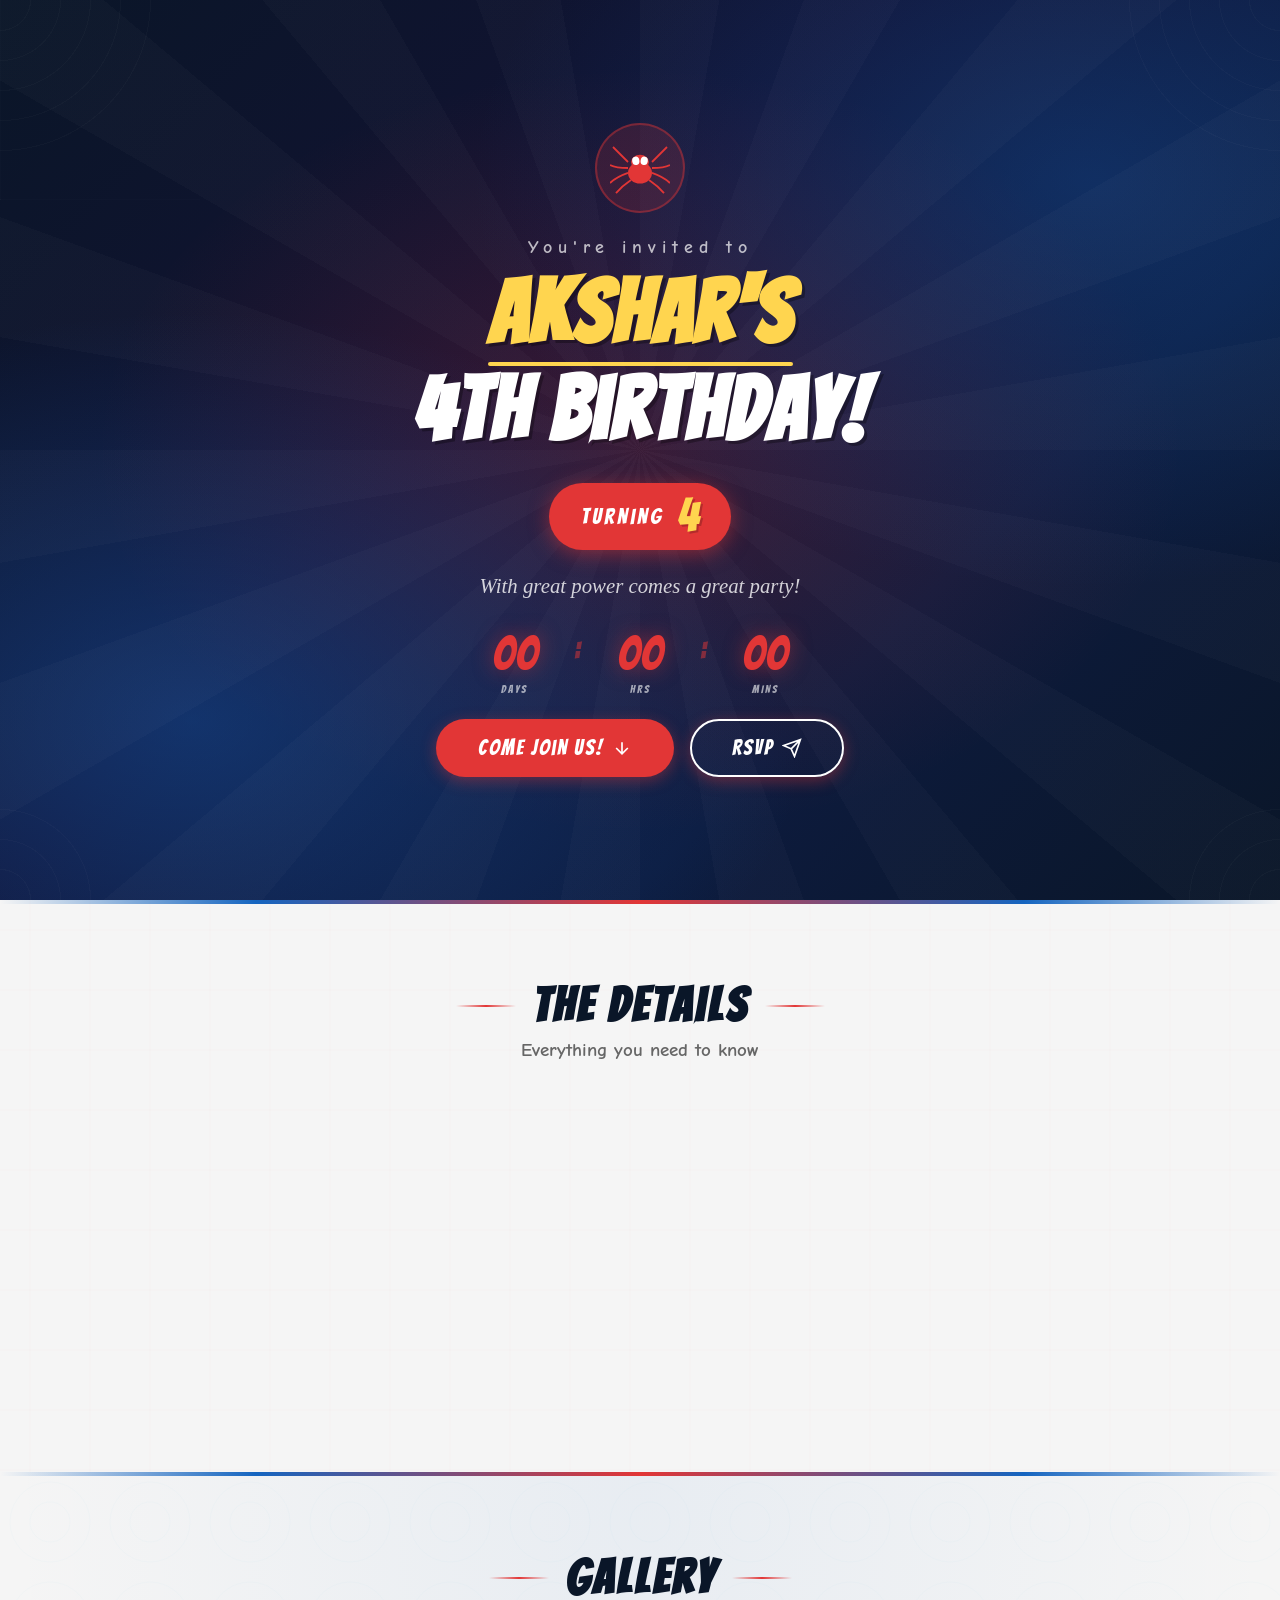
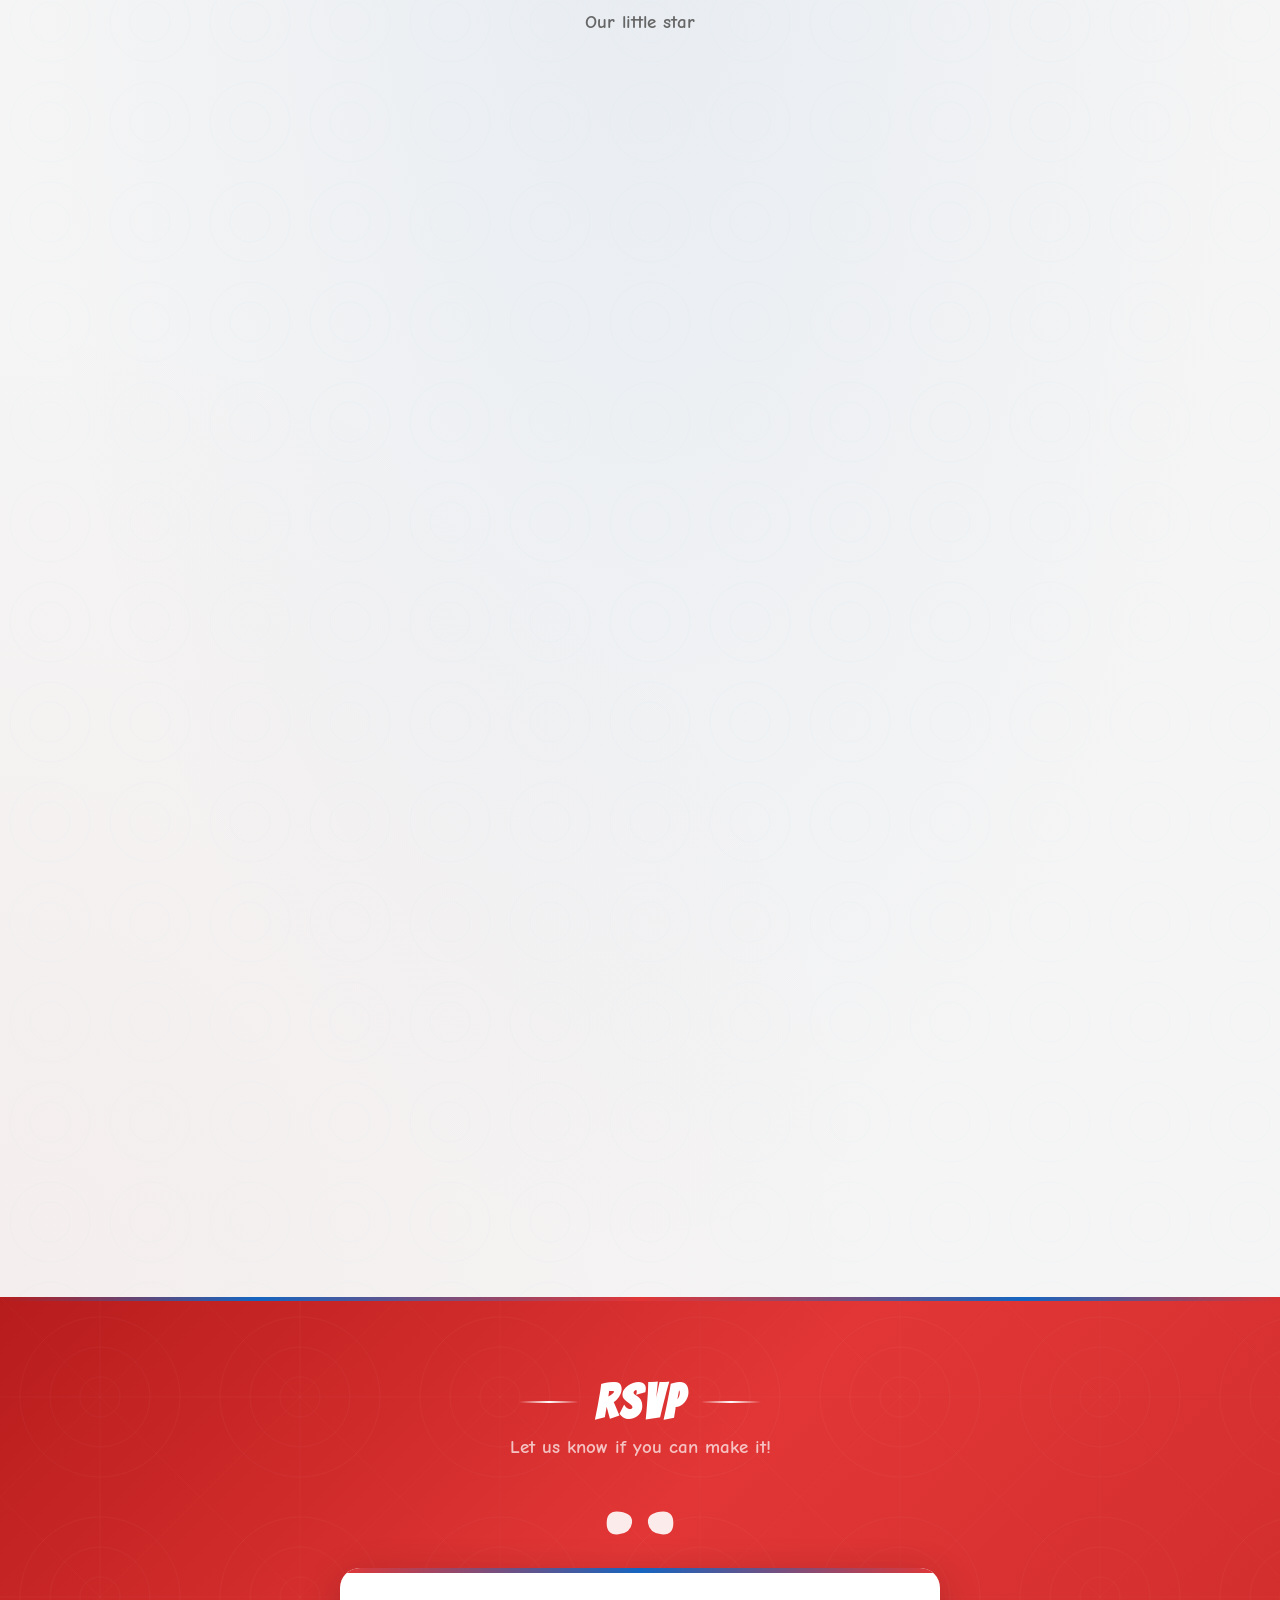
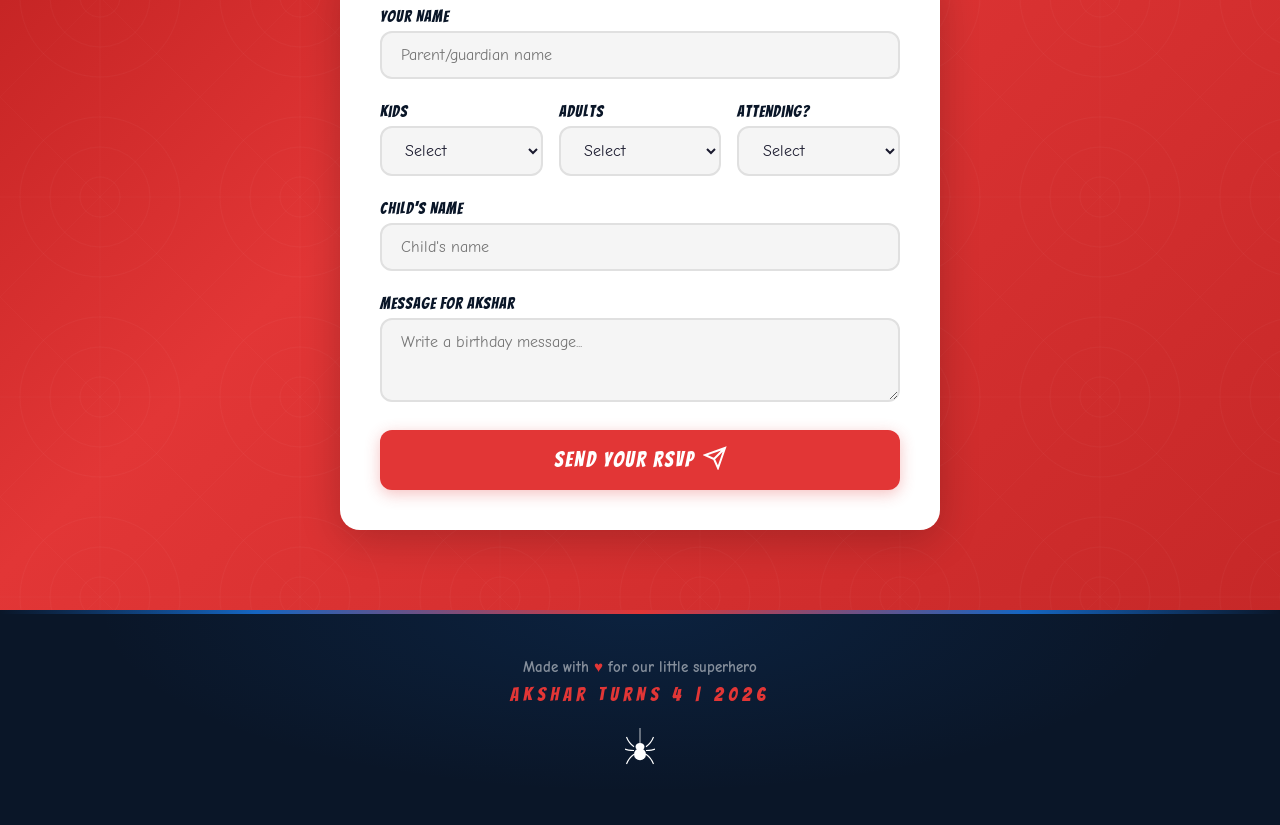
==== commit 6542a9c6: "Add OG preview image and remove countdown seconds - Add og-preview.png for link sharing previews (Wh" ====
--- a/index.html
+++ b/index.html
@@ -9,8 +9,16 @@
   <link href="https://fonts.googleapis.com/css2?family=Bangers&family=Comic+Neue:wght@400;700&family=Permanent+Marker&display=swap" rel="stylesheet">
   <link rel="stylesheet" href="styles.css">
   <meta property="og:title" content="Akshar Turns 4!">
-  <meta property="og:description" content="You're invited to Akshar's 4th birthday party!">
-  <meta property="og:image" content="images/akshar-kurta.jpg">
+  <meta property="og:description" content="You're invited to Akshar's 4th birthday party! Monday, March 30 at 6:30 PM">
+  <meta property="og:url" content="https://aksharbirthday2026.online/">
+  <meta property="og:image" content="https://aksharbirthday2026.online/images/og-preview.png">
+  <meta property="og:image:width" content="1200">
+  <meta property="og:image:height" content="630">
+  <meta property="og:type" content="website">
+  <meta name="twitter:card" content="summary_large_image">
+  <meta name="twitter:title" content="Akshar Turns 4!">
+  <meta name="twitter:description" content="You're invited to Akshar's 4th birthday party! Monday, March 30 at 6:30 PM">
+  <meta name="twitter:image" content="https://aksharbirthday2026.online/images/og-preview.png">
 </head>
 <body>
   <!-- Animated web background -->
@@ -70,11 +78,6 @@
             <span class="countdown-number" id="minutes">00</span>
             <span class="countdown-label">MINS</span>
           </div>
-          <div class="countdown-separator">:</div>
-          <div class="countdown-item">
-            <span class="countdown-number" id="seconds">00</span>
-            <span class="countdown-label">SECS</span>
-          </div>
         </div>
       </div>
 
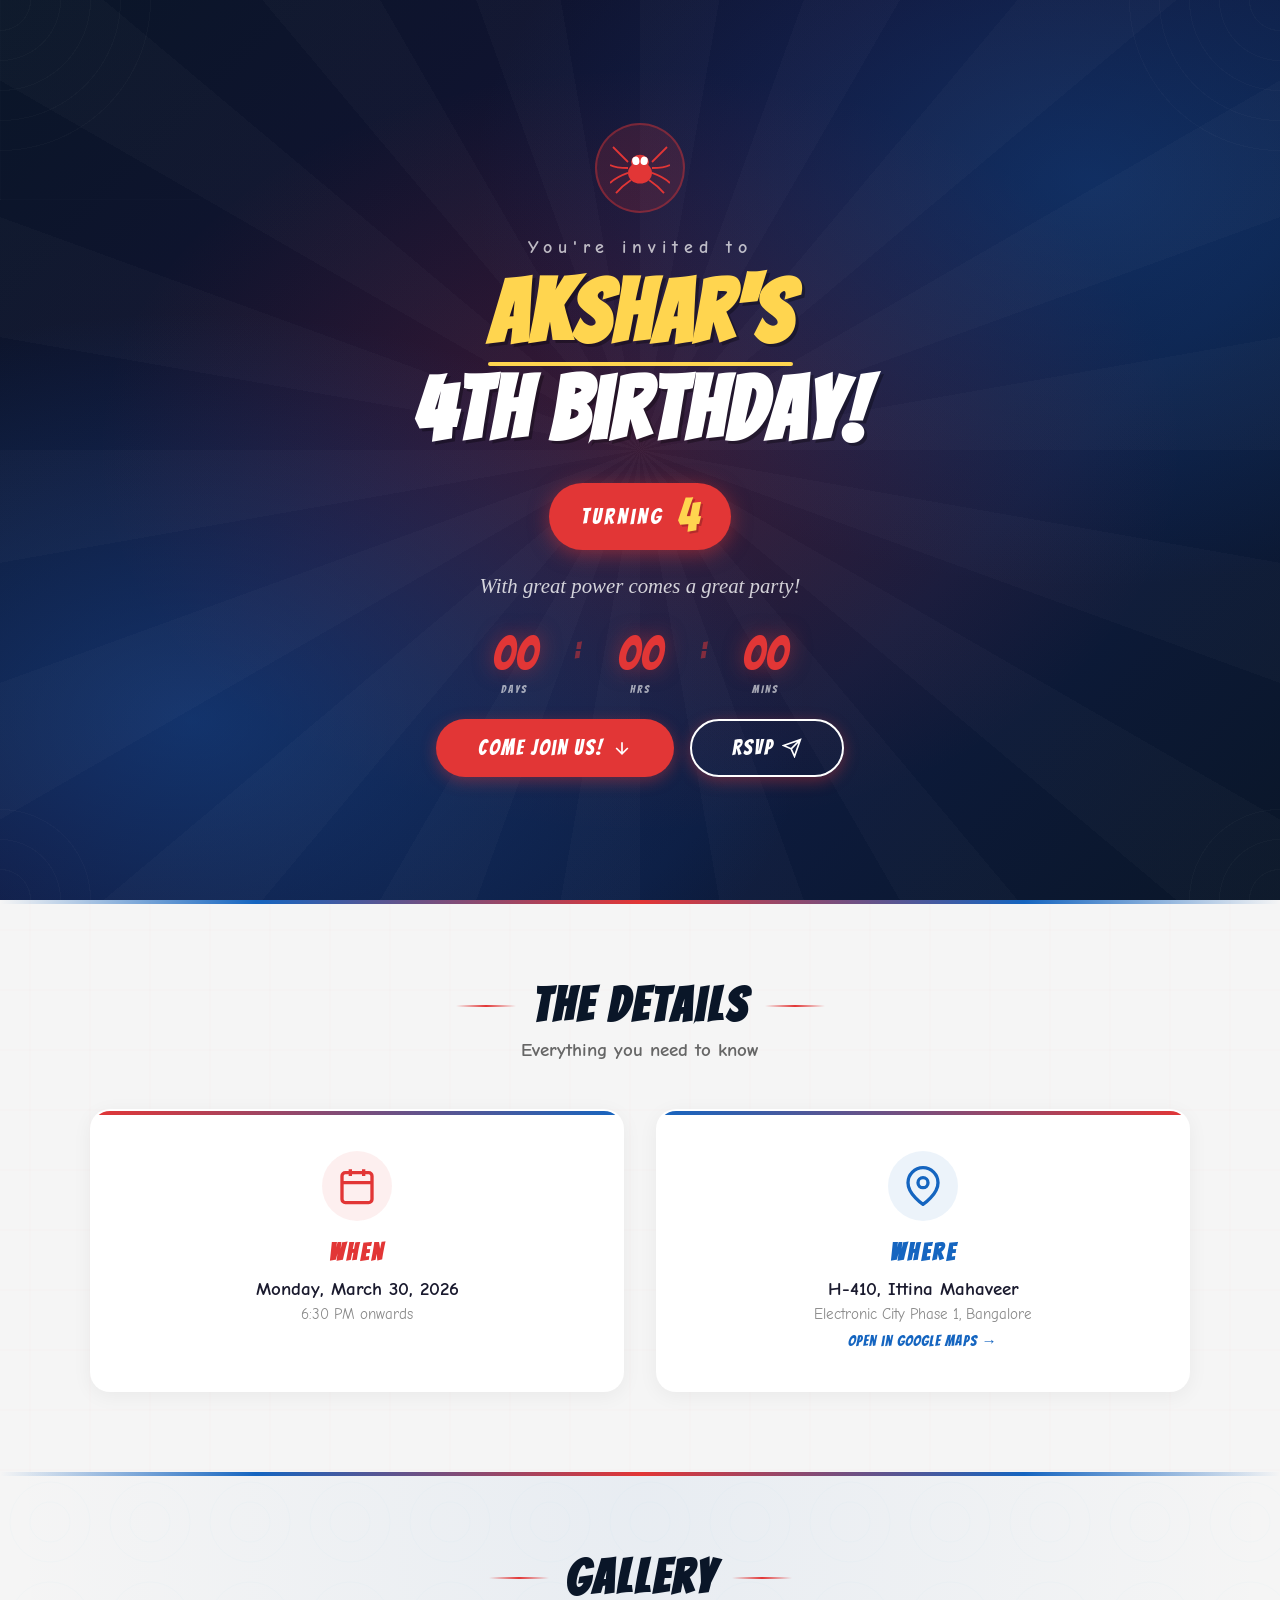
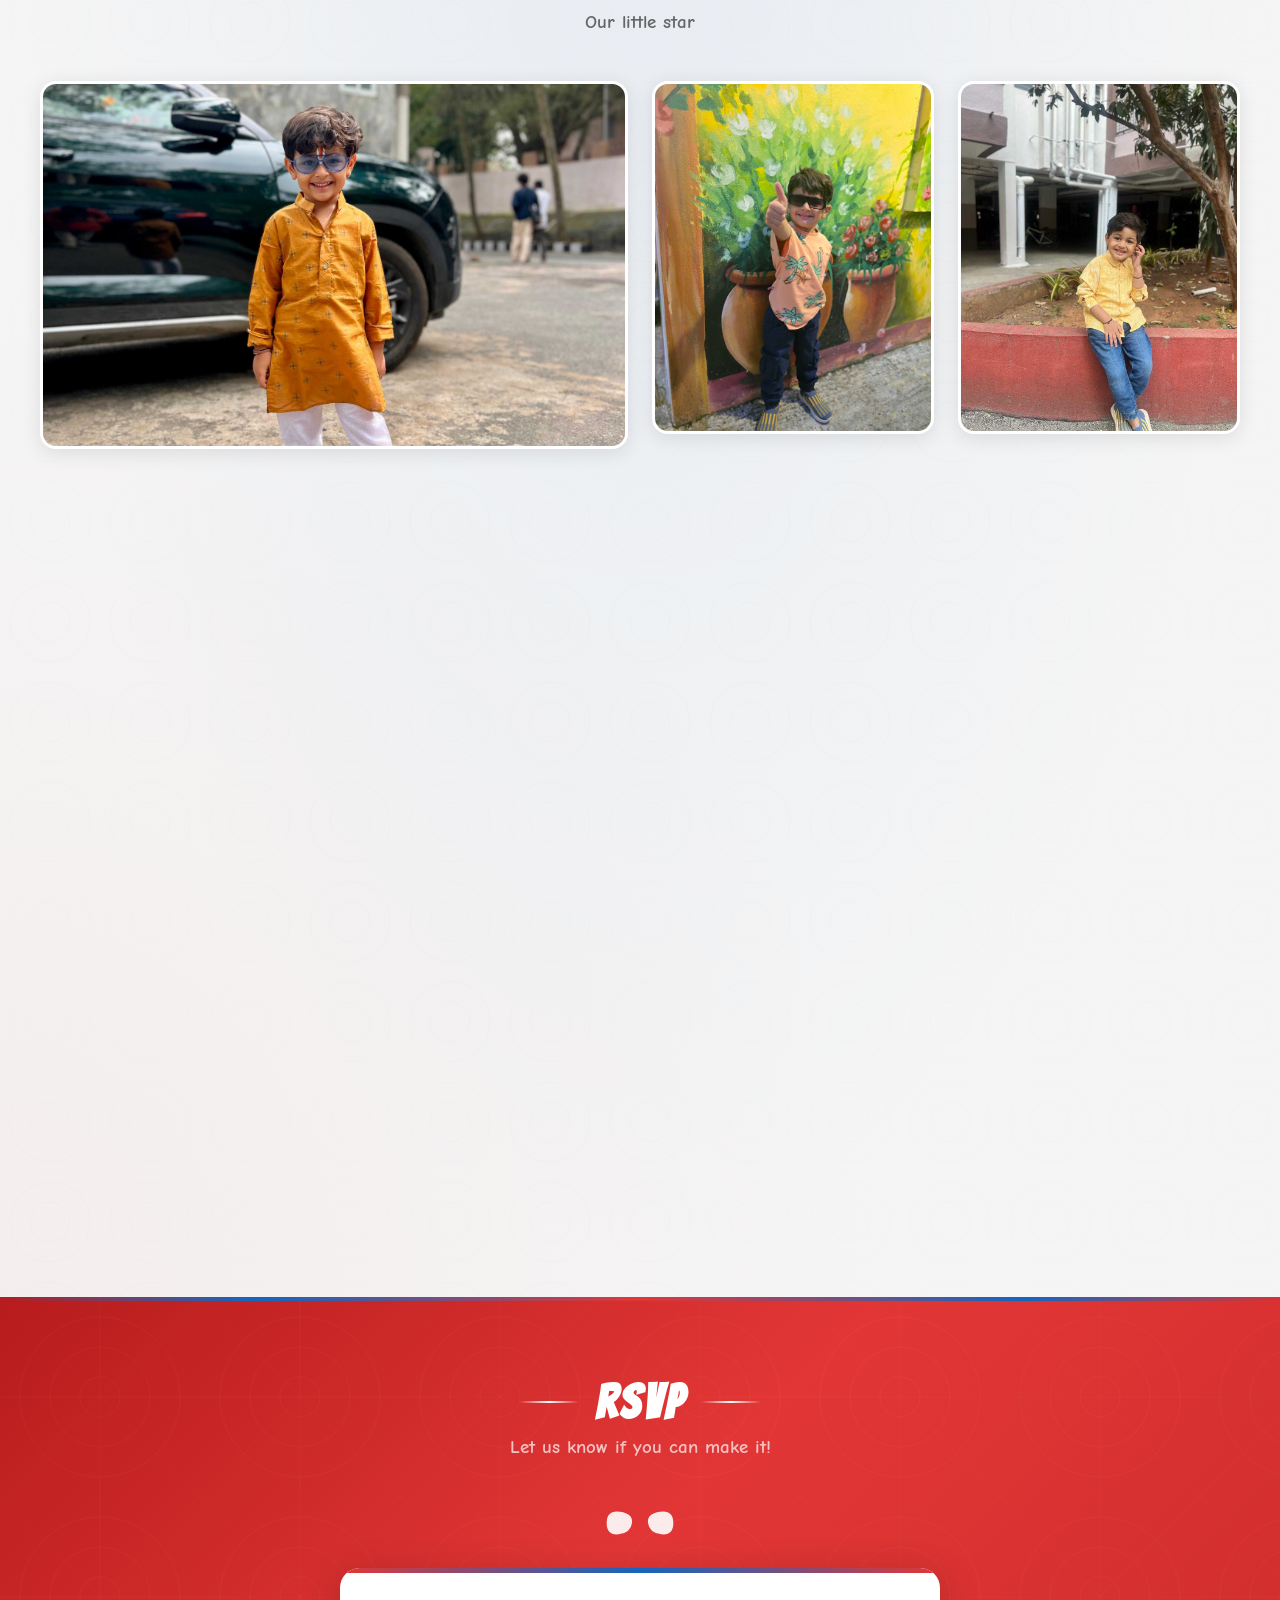
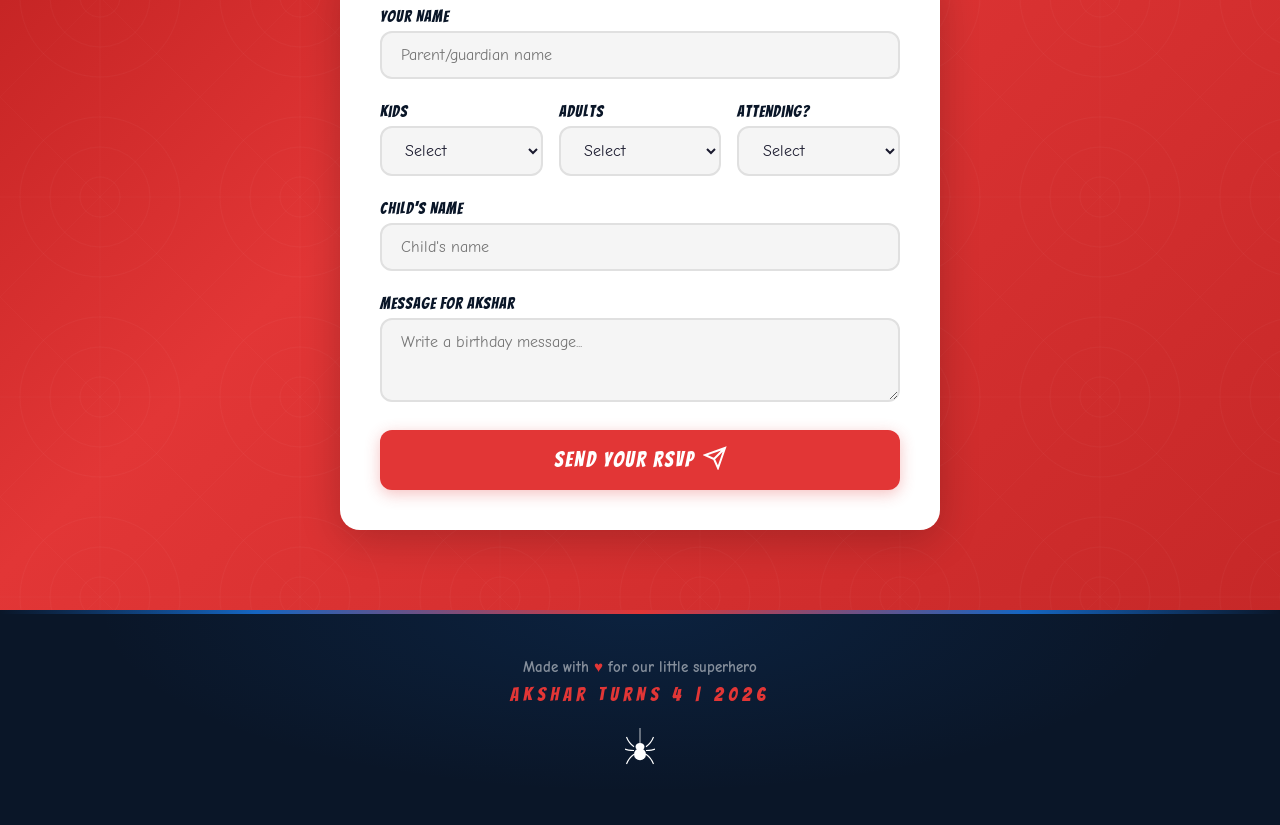
==== commit 96e26661: "Add favicon for browser tab logo" ====
--- a/index.html
+++ b/index.html
@@ -8,6 +8,7 @@
   <link rel="preconnect" href="https://fonts.gstatic.com" crossorigin>
   <link href="https://fonts.googleapis.com/css2?family=Bangers&family=Comic+Neue:wght@400;700&family=Permanent+Marker&display=swap" rel="stylesheet">
   <link rel="stylesheet" href="styles.css">
+  <link rel="icon" type="image/png" href="images/og-preview.png">
   <meta property="og:title" content="Akshar Turns 4!">
   <meta property="og:description" content="You're invited to Akshar's 4th birthday party! Monday, March 30 at 6:30 PM">
   <meta property="og:url" content="https://aksharbirthday2026.online/">
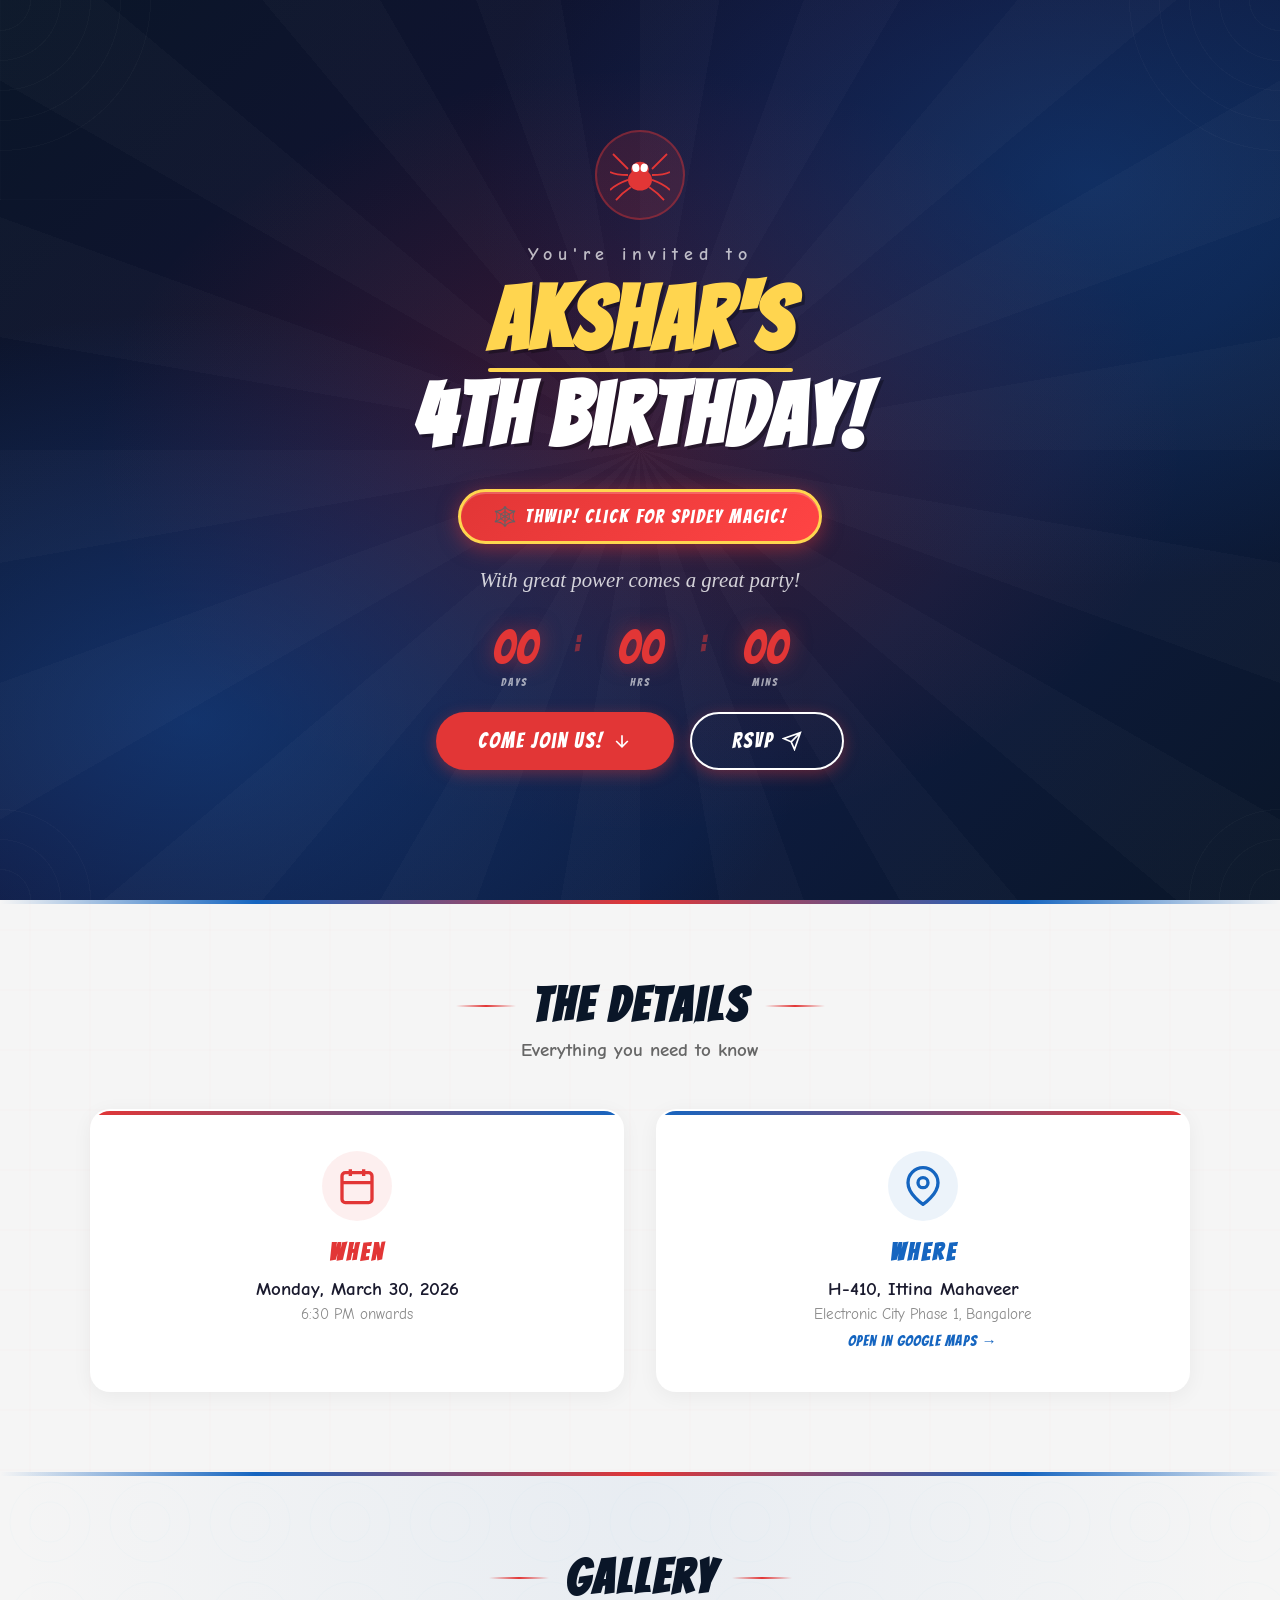
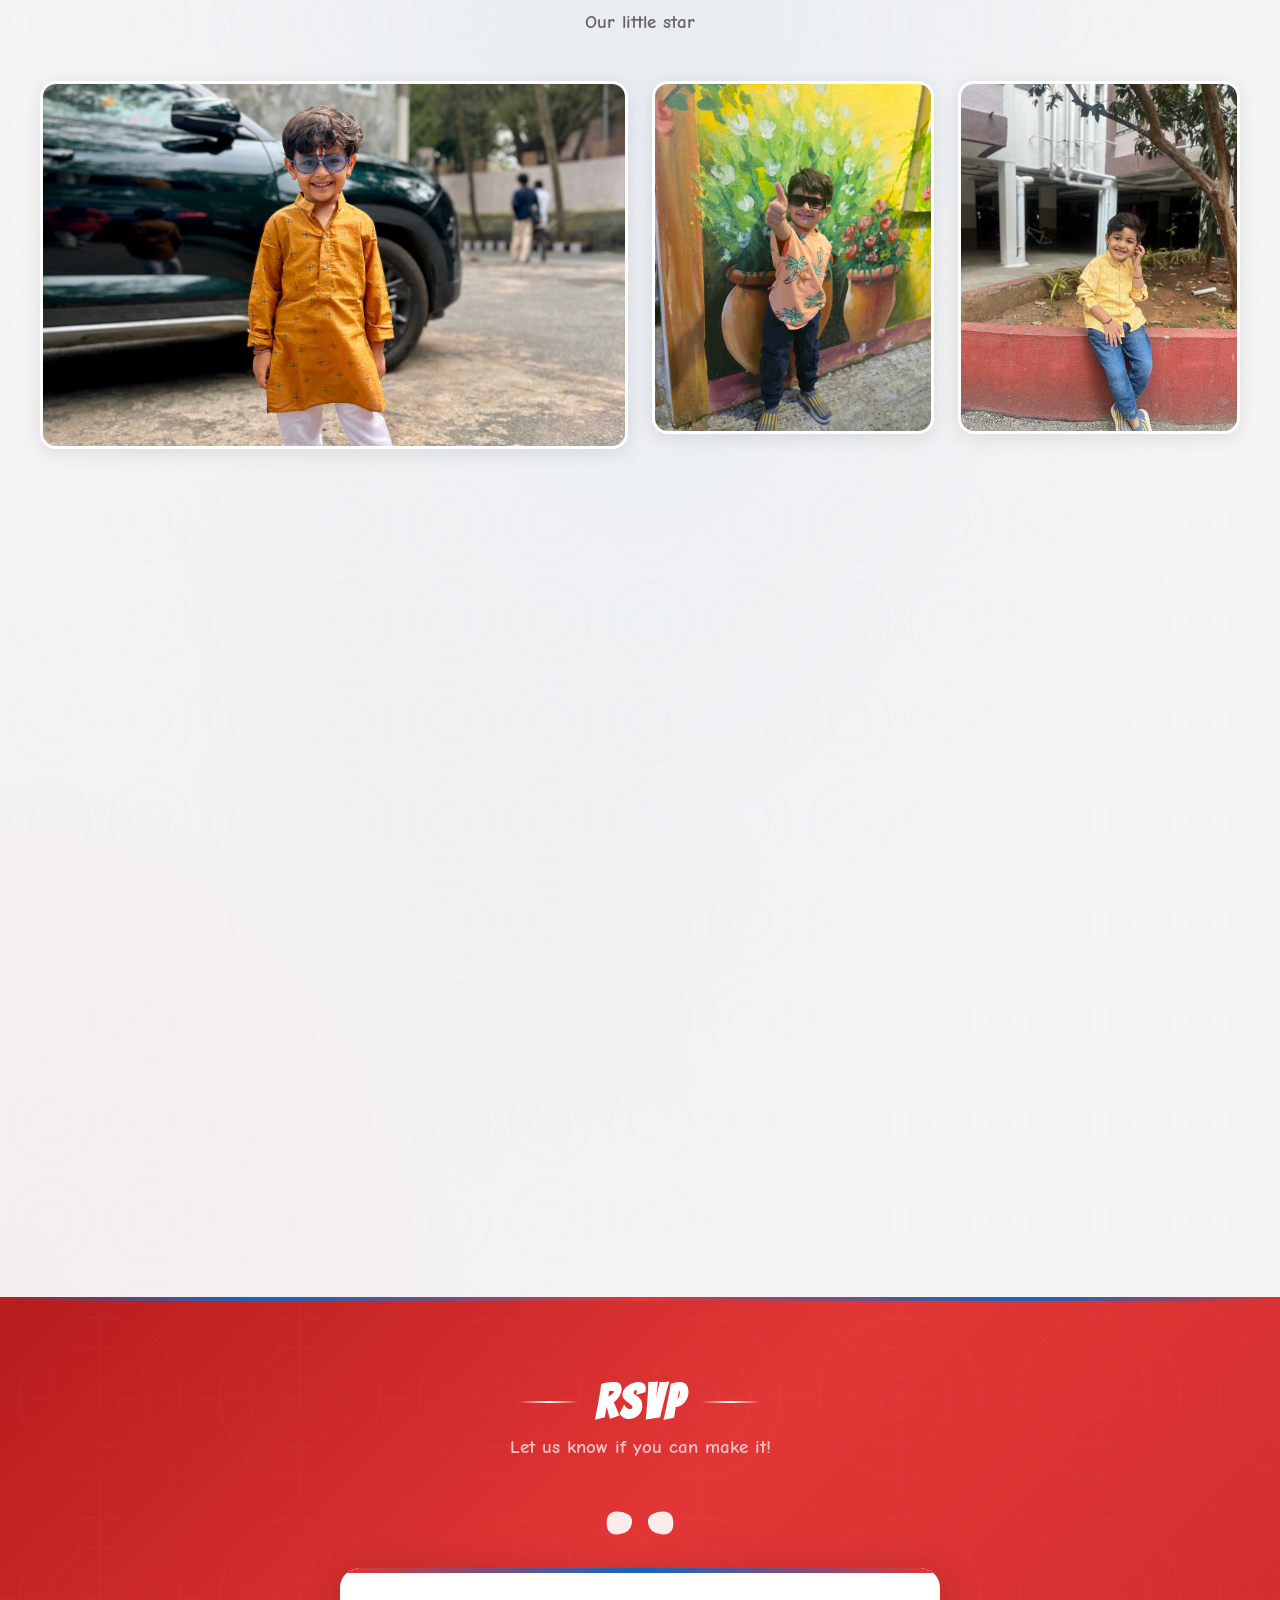
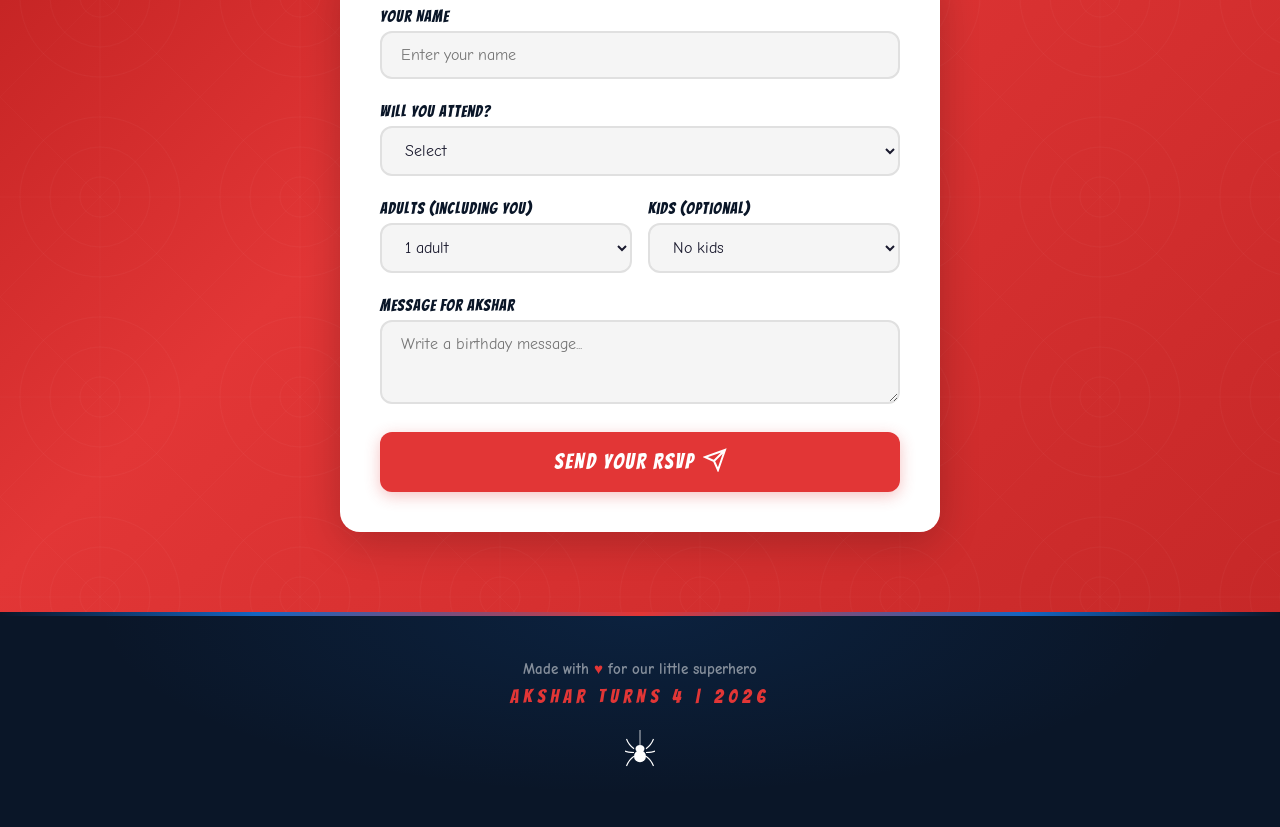
==== commit 22c23848: "Replace turning badge with Spidey button, improve RSVP form for adults-only attendance" ====
--- a/index.html
+++ b/index.html
@@ -9,17 +9,18 @@
   <link href="https://fonts.googleapis.com/css2?family=Bangers&family=Comic+Neue:wght@400;700&family=Permanent+Marker&display=swap" rel="stylesheet">
   <link rel="stylesheet" href="styles.css">
   <link rel="icon" type="image/png" href="images/og-preview.png">
+  <link rel="apple-touch-icon" href="images/og-preview.png">
   <meta property="og:title" content="Akshar Turns 4!">
   <meta property="og:description" content="You're invited to Akshar's 4th birthday party! Monday, March 30 at 6:30 PM">
   <meta property="og:url" content="https://aksharbirthday2026.online/">
-  <meta property="og:image" content="https://aksharbirthday2026.online/images/og-preview.png">
+  <meta property="og:image" content="https://aksharbirthday2026.online/images/og-preview.jpg">
   <meta property="og:image:width" content="1200">
   <meta property="og:image:height" content="630">
   <meta property="og:type" content="website">
   <meta name="twitter:card" content="summary_large_image">
   <meta name="twitter:title" content="Akshar Turns 4!">
   <meta name="twitter:description" content="You're invited to Akshar's 4th birthday party! Monday, March 30 at 6:30 PM">
-  <meta name="twitter:image" content="https://aksharbirthday2026.online/images/og-preview.png">
+  <meta name="twitter:image" content="https://aksharbirthday2026.online/images/og-preview.jpg">
 </head>
 <body>
   <!-- Animated web background -->
@@ -56,10 +57,9 @@
         <br>
         4th Birthday!
       </h1>
-      <div class="turning-badge animate-in">
-        <span class="turning-text">turning</span>
-        <span class="age-number">4</span>
-      </div>
+      <button class="spidey-button animate-in" id="spidey-button" type="button">
+        <span class="spidey-button-text">🕸️ Thwip! Click for Spidey Magic!</span>
+      </button>
       <p class="hero-tagline animate-in">With great power comes a great party!</p>
 
       <!-- Inline countdown -->
@@ -260,45 +260,41 @@
       </div>
       <form class="rsvp-form" id="rsvp-form">
         <div class="form-group">
-          <label for="parent-name">Your Name</label>
-          <input type="text" id="parent-name" name="parentName" placeholder="Parent/guardian name" required>
-        </div>
-        <div class="form-row form-row-3">
+          <label for="your-name">Your Name</label>
+          <input type="text" id="your-name" name="yourName" placeholder="Enter your name" required>
+        </div>
+        <div class="form-group">
+          <label for="attending">Will you attend?</label>
+          <select id="attending" name="attending" required>
+            <option value="">Select</option>
+            <option value="yes"> Yes, I'll be there!</option>
+            <option value="maybe"> Maybe, I'll confirm later</option>
+            <option value="no"> Can't make it</option>
+          </select>
+        </div>
+        <div class="form-row form-row-2">
           <div class="form-group">
-            <label for="kids-count">Kids</label>
-            <select id="kids-count" name="kidsCount" required>
-              <option value="">Select</option>
-              <option value="1">1</option>
-              <option value="2">2</option>
-              <option value="3">3</option>
-              <option value="4+">4+</option>
+            <label for="adults-count">Adults (including you)</label>
+            <select id="adults-count" name="adultsCount" required>
+              <option value="1">1 adult</option>
+              <option value="2">2 adults</option>
+              <option value="3">3 adults</option>
+              <option value="4">4 adults</option>
+              <option value="5+">5+ adults</option>
             </select>
           </div>
           <div class="form-group">
-            <label for="adults-count">Adults</label>
-            <select id="adults-count" name="adultsCount" required>
-              <option value="">Select</option>
-              <option value="1">1</option>
-              <option value="2">2</option>
-              <option value="3">3</option>
-              <option value="4+">4+</option>
+            <label for="kids-count">Kids (optional)</label>
+            <select id="kids-count" name="kidsCount">
+              <option value="0">No kids</option>
+              <option value="1">1 kid</option>
+              <option value="2">2 kids</option>
+              <option value="3">3 kids</option>
+              <option value="4+">4+ kids</option>
             </select>
           </div>
-          <div class="form-group">
-            <label for="attending">Attending?</label>
-            <select id="attending" name="attending" required>
-              <option value="">Select</option>
-              <option value="yes">Yes!</option>
-              <option value="maybe">Maybe</option>
-              <option value="no">Can't make it</option>
-            </select>
-          </div>
-        </div>
-        <div id="kid-names-container">
-          <div class="form-group">
-            <label for="kid-name-1">Child's Name</label>
-            <input type="text" id="kid-name-1" name="kidName1" placeholder="Child's name" required>
-          </div>
+        </div>
+        <div id="kid-names-container" style="display: none;">
         </div>
         <div class="form-group">
           <label for="message">Message for Akshar</label>
--- a/styles.css
+++ b/styles.css
@@ -207,36 +207,47 @@
   100% { transform: scale(1); opacity: 1; }
 }
 
-.turning-badge {
+/* ===== SPIDEY BUTTON ===== */
+.spidey-button {
   display: inline-flex;
   align-items: center;
-  gap: 0.8rem;
-  background: var(--spidey-red);
-  padding: 0.6rem 2rem;
+  gap: 0.5rem;
+  padding: 0.8rem 2rem;
+  background: linear-gradient(135deg, var(--spidey-red) 0%, #ff4444 100%);
+  color: var(--white);
+  border: 3px solid var(--spidey-gold);
   border-radius: 60px;
   margin-bottom: 1.5rem;
-  box-shadow: 0 4px 20px rgba(226, 54, 54, 0.5);
-}
-
-.turning-text {
-  font-family: var(--font-comic);
-  font-size: 1.4rem;
-  color: var(--white);
-  letter-spacing: 3px;
-}
-
-.age-number {
-  font-family: var(--font-comic);
-  font-size: 3rem;
-  color: var(--spidey-gold);
-  line-height: 1;
-  text-shadow: 2px 2px 0 rgba(0, 0, 0, 0.2);
-  animation: bounce-number 1s ease-in-out infinite;
-}
-
-@keyframes bounce-number {
-  0%, 100% { transform: translateY(0); }
-  50% { transform: translateY(-5px); }
+  box-shadow: 0 4px 20px rgba(226, 54, 54, 0.5), inset 0 2px 0 rgba(255, 255, 255, 0.2);
+  cursor: pointer;
+  font-family: var(--font-comic);
+  font-size: 1.2rem;
+  letter-spacing: 2px;
+  transition: all 0.3s ease;
+  animation: spidey-pulse 2s ease-in-out infinite;
+}
+
+@keyframes spidey-pulse {
+  0%, 100% { transform: scale(1); box-shadow: 0 4px 20px rgba(226, 54, 54, 0.5); }
+  50% { transform: scale(1.05); box-shadow: 0 6px 30px rgba(226, 54, 54, 0.7); }
+}
+
+.spidey-button:hover {
+  transform: scale(1.1);
+  box-shadow: 0 8px 40px rgba(226, 54, 54, 0.8), 0 0 20px var(--spidey-gold);
+  background: linear-gradient(135deg, #ff5555 0%, var(--spidey-red) 100%);
+}
+
+.spidey-button:active,
+.spidey-button.web-shoot {
+  transform: scale(0.95);
+  animation: none;
+}
+
+.spidey-button-text {
+  display: flex;
+  align-items: center;
+  gap: 0.3rem;
 }
 
 .hero-tagline {
@@ -603,14 +614,7 @@
 }
 
 .gallery-item {
-  opacity: 0;
-  transform: translateY(20px) scale(0.95);
   transition: opacity 0.6s ease, transform 0.6s ease;
-}
-
-.gallery-item.visible {
-  opacity: 1;
-  transform: translateY(0) scale(1);
 }
 
 .photo-frame {
@@ -769,6 +773,10 @@
   gap: 1rem;
 }
 
+.form-row-2 {
+  grid-template-columns: 1fr 1fr;
+}
+
 .form-row-3 {
   grid-template-columns: 1fr 1fr 1fr;
 }
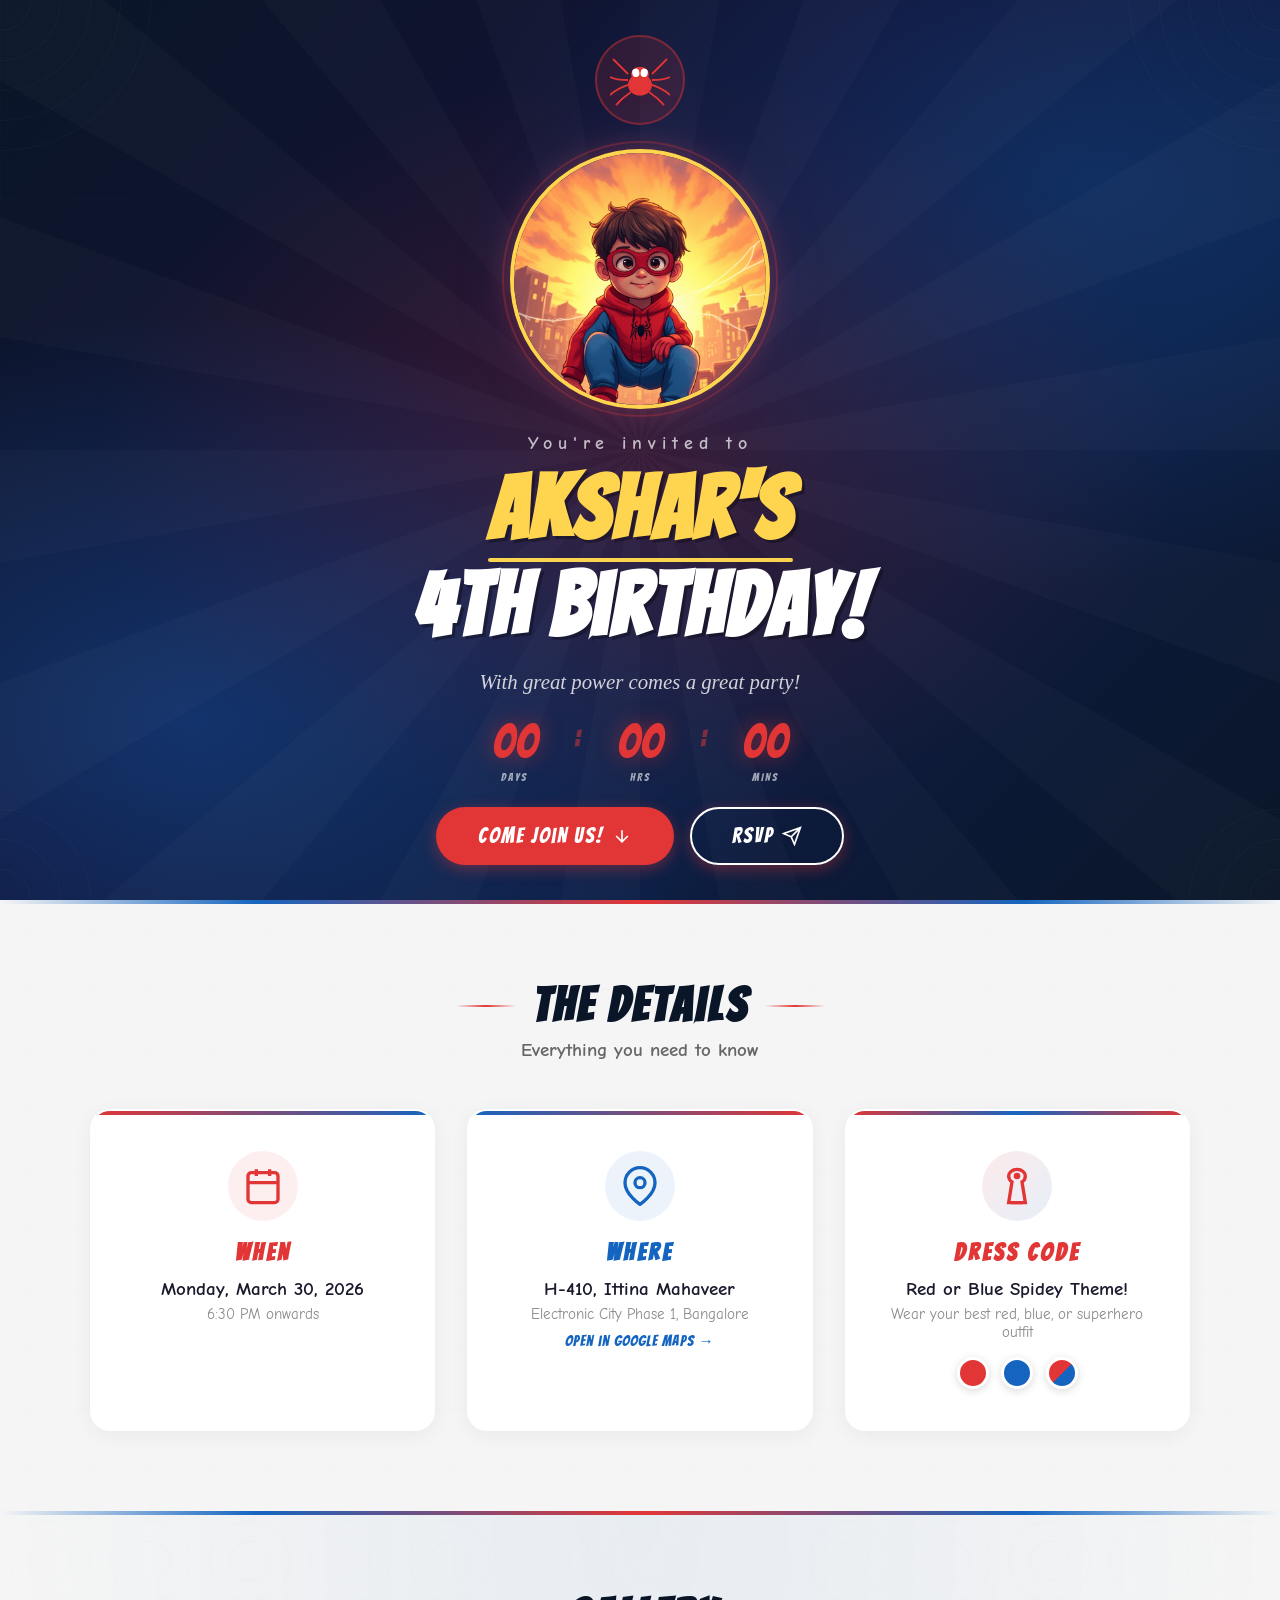
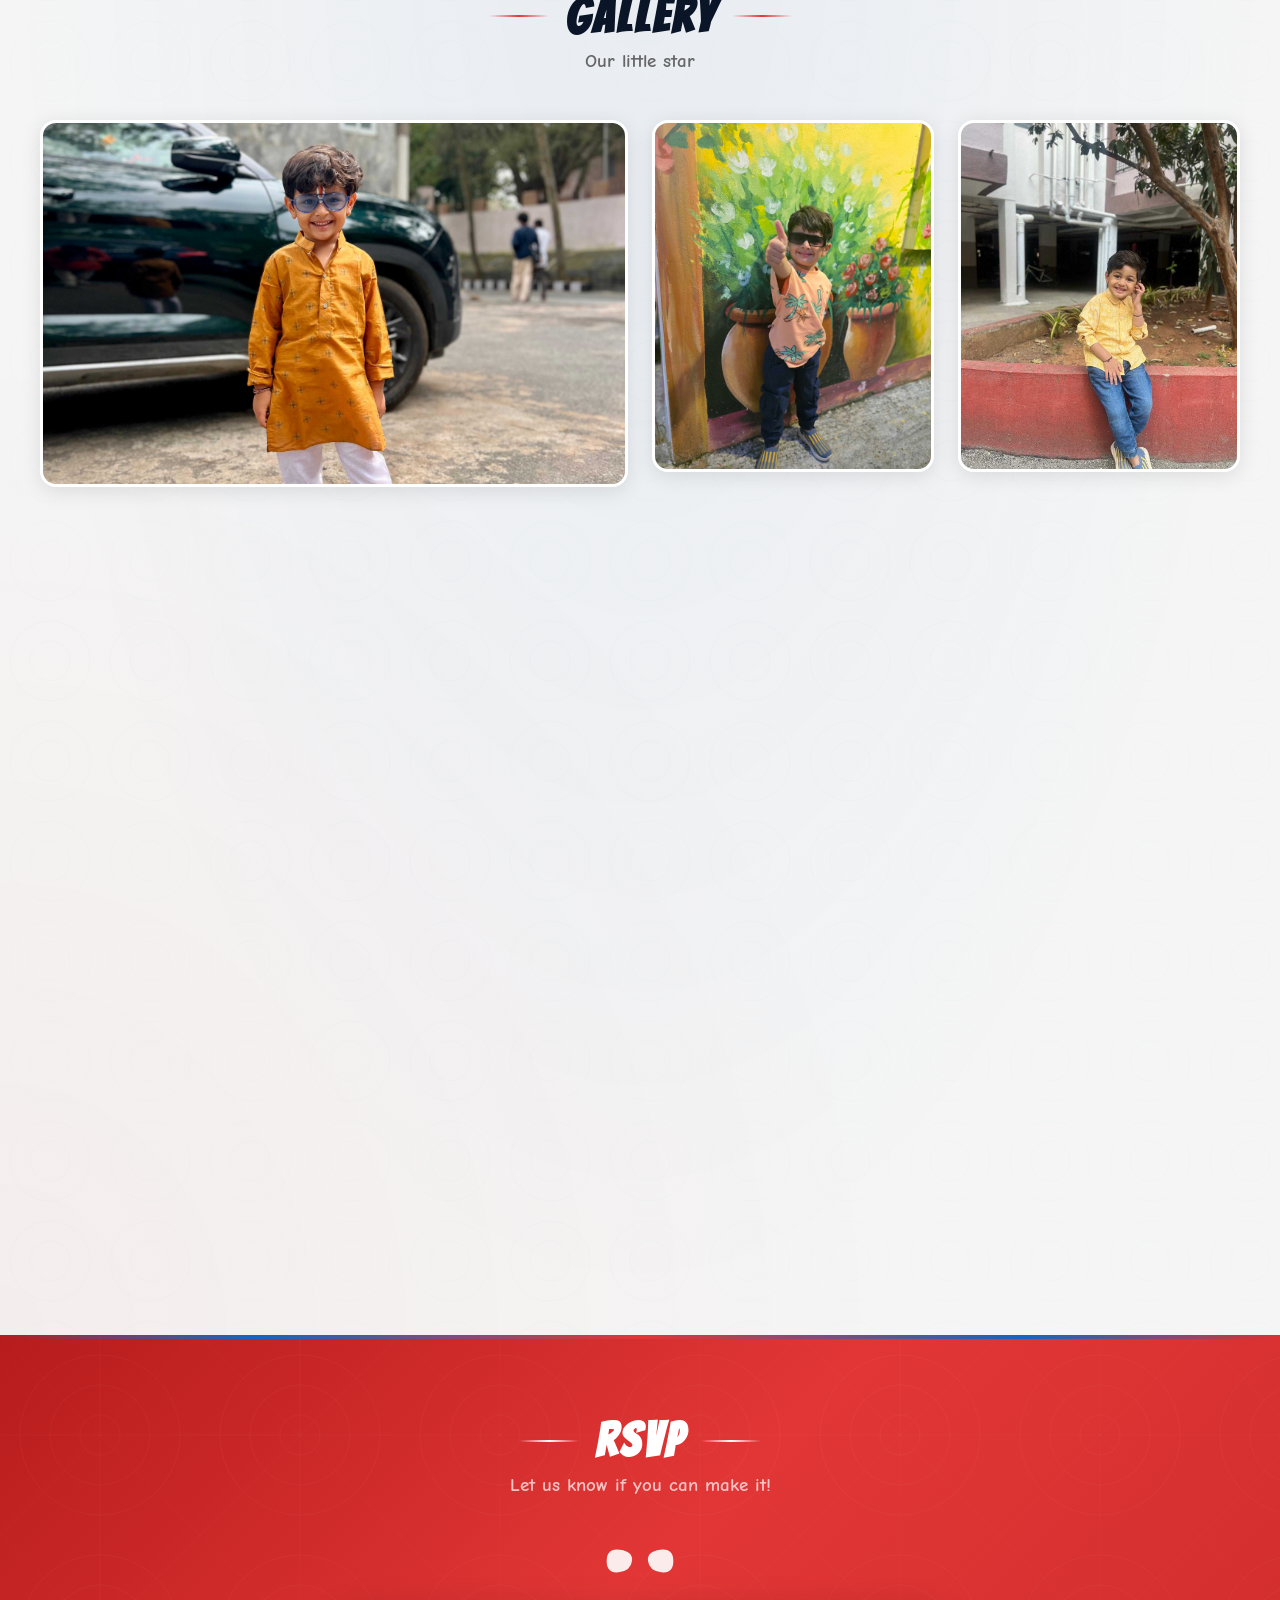
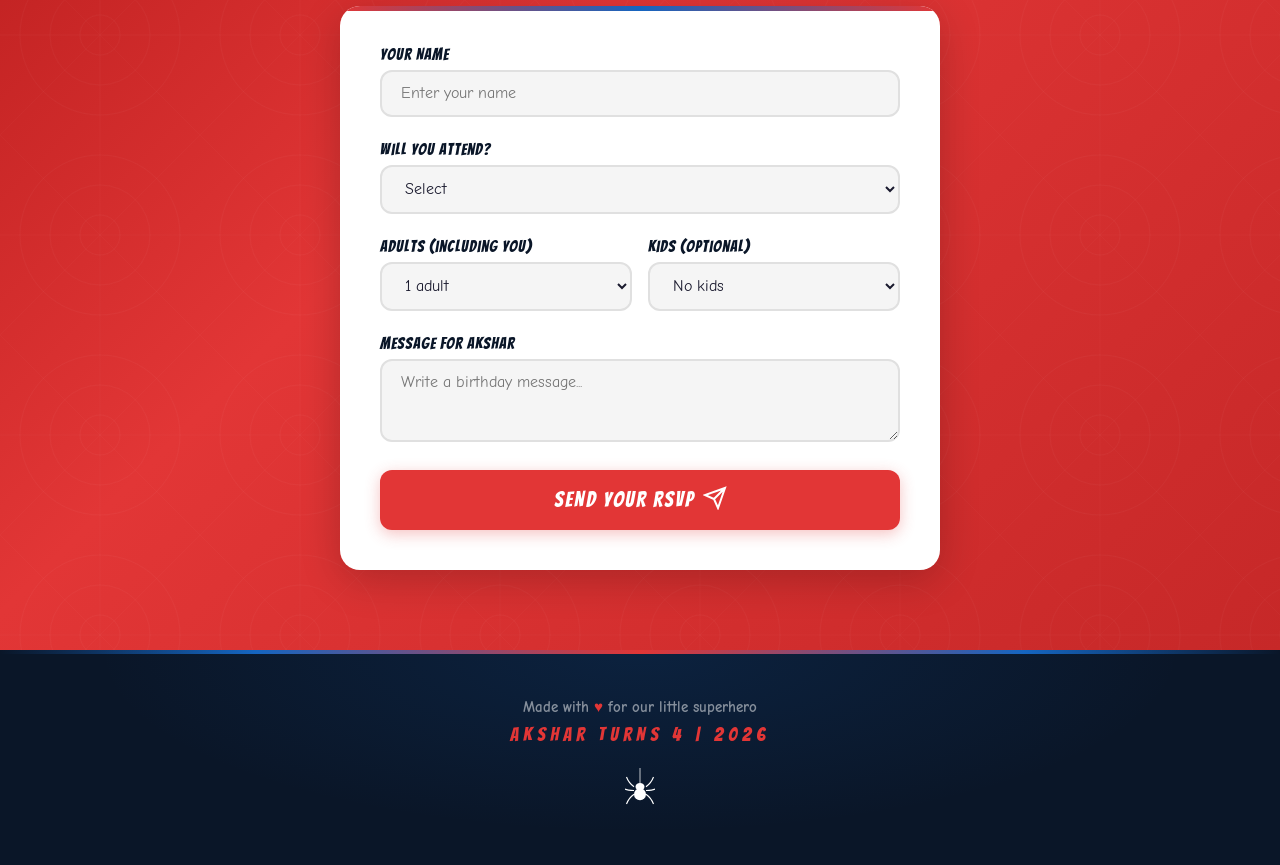
==== commit 9499b67e: "Add spidey-kid hero portrait, dress code card, click web animations, and OG preview - Add circular h" ====
--- a/index.html
+++ b/index.html
@@ -13,14 +13,14 @@
   <meta property="og:title" content="Akshar Turns 4!">
   <meta property="og:description" content="You're invited to Akshar's 4th birthday party! Monday, March 30 at 6:30 PM">
   <meta property="og:url" content="https://aksharbirthday2026.online/">
-  <meta property="og:image" content="https://aksharbirthday2026.online/images/og-preview.jpg">
+  <meta property="og:image" content="https://aksharbirthday2026.online/images/og-spidey-preview.jpg">
   <meta property="og:image:width" content="1200">
   <meta property="og:image:height" content="630">
   <meta property="og:type" content="website">
   <meta name="twitter:card" content="summary_large_image">
   <meta name="twitter:title" content="Akshar Turns 4!">
   <meta name="twitter:description" content="You're invited to Akshar's 4th birthday party! Monday, March 30 at 6:30 PM">
-  <meta name="twitter:image" content="https://aksharbirthday2026.online/images/og-preview.jpg">
+  <meta name="twitter:image" content="https://aksharbirthday2026.online/images/og-spidey-preview.jpg">
 </head>
 <body>
   <!-- Animated web background -->
@@ -51,15 +51,16 @@
           <ellipse cx="57" cy="38" rx="6" ry="7" fill="white" transform="rotate(10,57,38)"/>
         </svg>
       </div>
+      <div class="hero-portrait animate-in">
+        <img src="images/spidey-kid.png" alt="Akshar as Spider-Man" class="hero-portrait-img">
+        <div class="hero-portrait-ring"></div>
+      </div>
       <p class="hero-pre-title animate-in">You're invited to</p>
       <h1 class="hero-title animate-in">
         <span class="name-highlight">Akshar's</span>
         <br>
         4th Birthday!
       </h1>
-      <button class="spidey-button animate-in" id="spidey-button" type="button">
-        <span class="spidey-button-text">🕸️ Thwip! Click for Spidey Magic!</span>
-      </button>
       <p class="hero-tagline animate-in">With great power comes a great party!</p>
 
       <!-- Inline countdown -->
@@ -140,6 +141,24 @@
         <p class="detail-main">H-410, Ittina Mahaveer</p>
         <p class="detail-sub">Electronic City Phase 1, Bangalore</p>
         <a href="https://maps.app.goo.gl/Nf5kcpH9Sqzx1qWY7" target="_blank" rel="noopener" class="detail-link">Open in Google Maps &rarr;</a>
+      </div>
+
+      <div class="detail-card detail-card-dress" data-animate>
+        <div class="detail-icon detail-icon-dress">
+          <svg viewBox="0 0 24 24" width="40" height="40" fill="none" stroke="#e23636" stroke-width="2">
+            <path d="M12 2C9 2 7 4 7 6c0 1.5.8 2.8 2 3.5L7 22h10l-2-12.5c1.2-.7 2-2 2-3.5 0-2-2-4-5-4z"/>
+            <path d="M9 22h6" stroke-linecap="round"/>
+            <circle cx="12" cy="6" r="1" fill="#1565c0"/>
+          </svg>
+        </div>
+        <h3>DRESS CODE</h3>
+        <p class="detail-main">Red or Blue Spidey Theme!</p>
+        <p class="detail-sub">Wear your best red, blue, or superhero outfit</p>
+        <div class="dress-code-colors">
+          <span class="color-dot color-red" title="Spidey Red"></span>
+          <span class="color-dot color-blue" title="Spidey Blue"></span>
+          <span class="color-dot color-both" title="Red & Blue combo"></span>
+        </div>
       </div>
 
     </div>
--- a/styles.css
+++ b/styles.css
@@ -171,7 +171,7 @@
   font-size: clamp(2.8rem, 8vw, 5.5rem);
   color: var(--white);
   line-height: 1.1;
-  margin-bottom: 1.5rem;
+  margin-bottom: 1rem;
   text-shadow: 3px 3px 0 rgba(0, 0, 0, 0.3);
   letter-spacing: 2px;
 }
@@ -250,11 +250,61 @@
   gap: 0.3rem;
 }
 
+/* ===== HERO PORTRAIT ===== */
+.hero-portrait {
+  position: relative;
+  width: 200px;
+  height: 200px;
+  margin: 0 auto 1.5rem;
+}
+
+.hero-portrait-img {
+  width: 100%;
+  height: 100%;
+  object-fit: cover;
+  object-position: center 20%;
+  border-radius: 50%;
+  border: 4px solid var(--spidey-gold);
+  box-shadow:
+    0 0 30px rgba(226, 54, 54, 0.4),
+    0 0 60px rgba(21, 101, 192, 0.2);
+  position: relative;
+  z-index: 1;
+}
+
+.hero-portrait-ring {
+  position: absolute;
+  inset: -8px;
+  border-radius: 50%;
+  border: 2px solid rgba(226, 54, 54, 0.3);
+  animation: portrait-pulse 3s ease-in-out infinite;
+}
+
+@keyframes portrait-pulse {
+  0%, 100% {
+    transform: scale(1);
+    border-color: rgba(226, 54, 54, 0.3);
+    box-shadow: 0 0 20px rgba(226, 54, 54, 0.1);
+  }
+  50% {
+    transform: scale(1.05);
+    border-color: rgba(21, 101, 192, 0.4);
+    box-shadow: 0 0 30px rgba(21, 101, 192, 0.2);
+  }
+}
+
+@media (min-width: 768px) {
+  .hero-portrait {
+    width: 260px;
+    height: 260px;
+  }
+}
+
 .hero-tagline {
   font-family: var(--font-marker);
   font-size: 1.3rem;
   color: rgba(255, 255, 255, 0.8);
-  margin-bottom: 2rem;
+  margin-bottom: 1.5rem;
   font-style: italic;
 }
 
@@ -435,7 +485,7 @@
 
 .details-grid {
   display: grid;
-  grid-template-columns: repeat(2, 1fr);
+  grid-template-columns: repeat(3, 1fr);
   gap: 2rem;
   max-width: 1100px;
   margin: 0 auto;
@@ -534,6 +584,53 @@
 
 .detail-link:hover {
   color: var(--spidey-red);
+}
+
+/* Dress code card */
+.detail-card-dress::before {
+  background: linear-gradient(90deg, var(--spidey-red), var(--spidey-blue), var(--spidey-red));
+}
+
+.detail-card-dress:hover {
+  border-color: var(--spidey-red);
+  box-shadow: 0 12px 40px rgba(226, 54, 54, 0.15);
+}
+
+.detail-icon-dress {
+  background: linear-gradient(135deg, rgba(226, 54, 54, 0.1), rgba(21, 101, 192, 0.1));
+}
+
+.dress-code-colors {
+  display: flex;
+  justify-content: center;
+  gap: 0.8rem;
+  margin-top: 1rem;
+}
+
+.color-dot {
+  width: 32px;
+  height: 32px;
+  border-radius: 50%;
+  border: 3px solid var(--white);
+  box-shadow: 0 2px 8px rgba(0, 0, 0, 0.15);
+  transition: transform 0.3s ease;
+  cursor: default;
+}
+
+.color-dot:hover {
+  transform: scale(1.2);
+}
+
+.color-red {
+  background: var(--spidey-red);
+}
+
+.color-blue {
+  background: var(--spidey-blue);
+}
+
+.color-both {
+  background: linear-gradient(135deg, var(--spidey-red) 50%, var(--spidey-blue) 50%);
 }
 
 /* ===== COUNTDOWN ===== */
@@ -999,7 +1096,7 @@
   }
 
   .details-grid {
-    grid-template-columns: 1fr 1fr;
+    grid-template-columns: 1fr;
     gap: 1.5rem;
   }
 
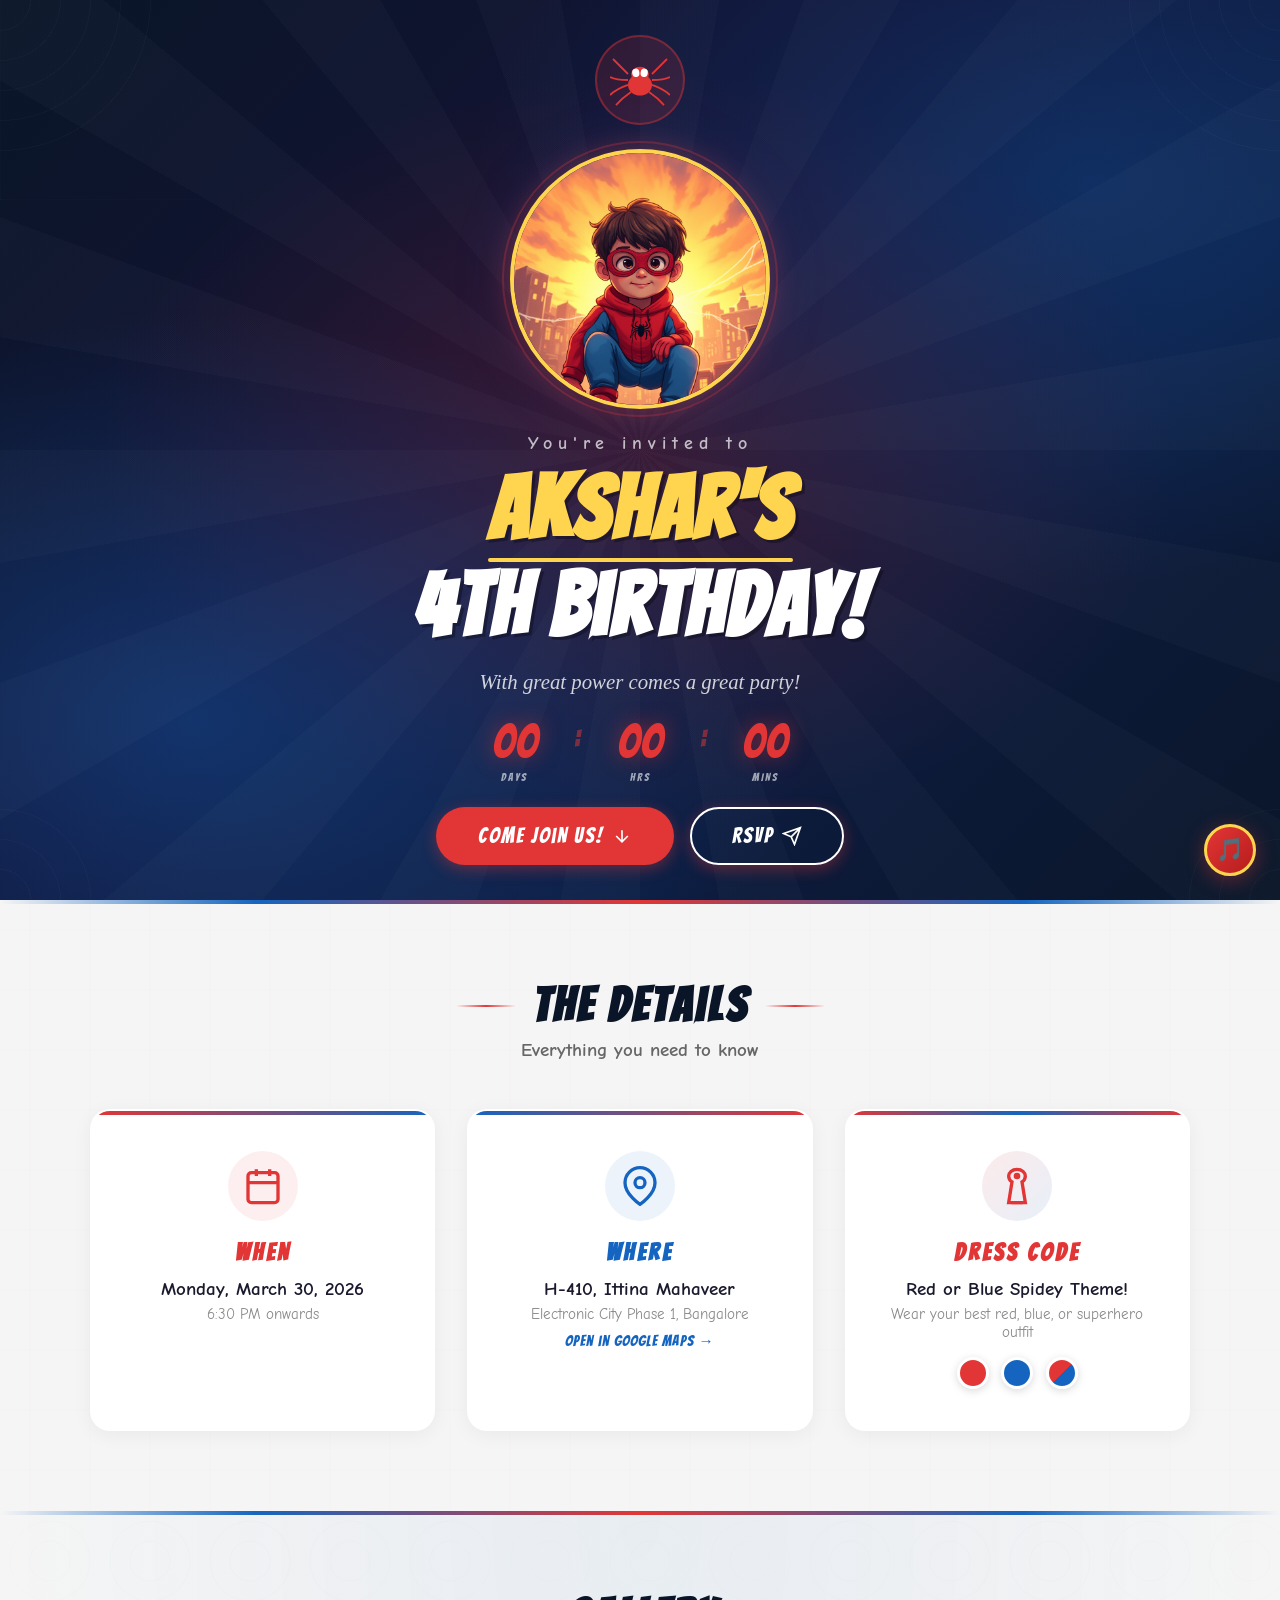
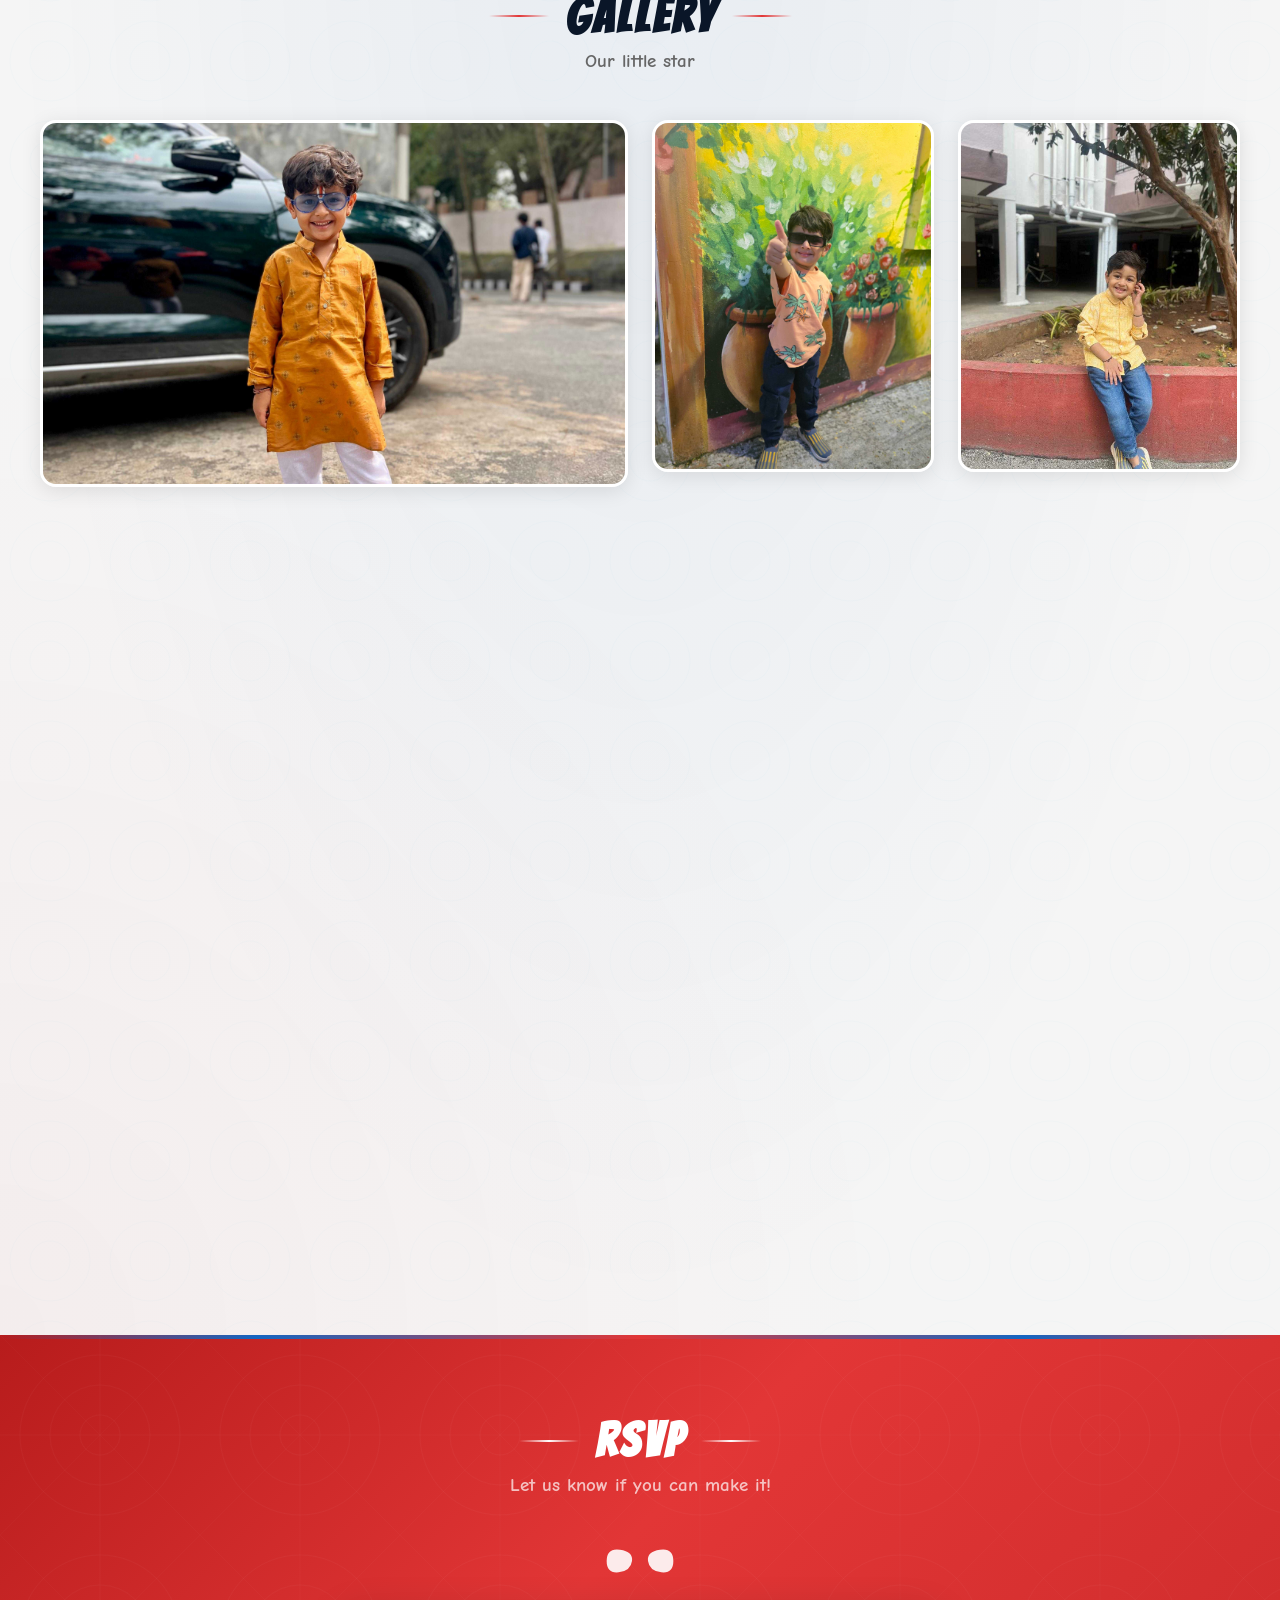
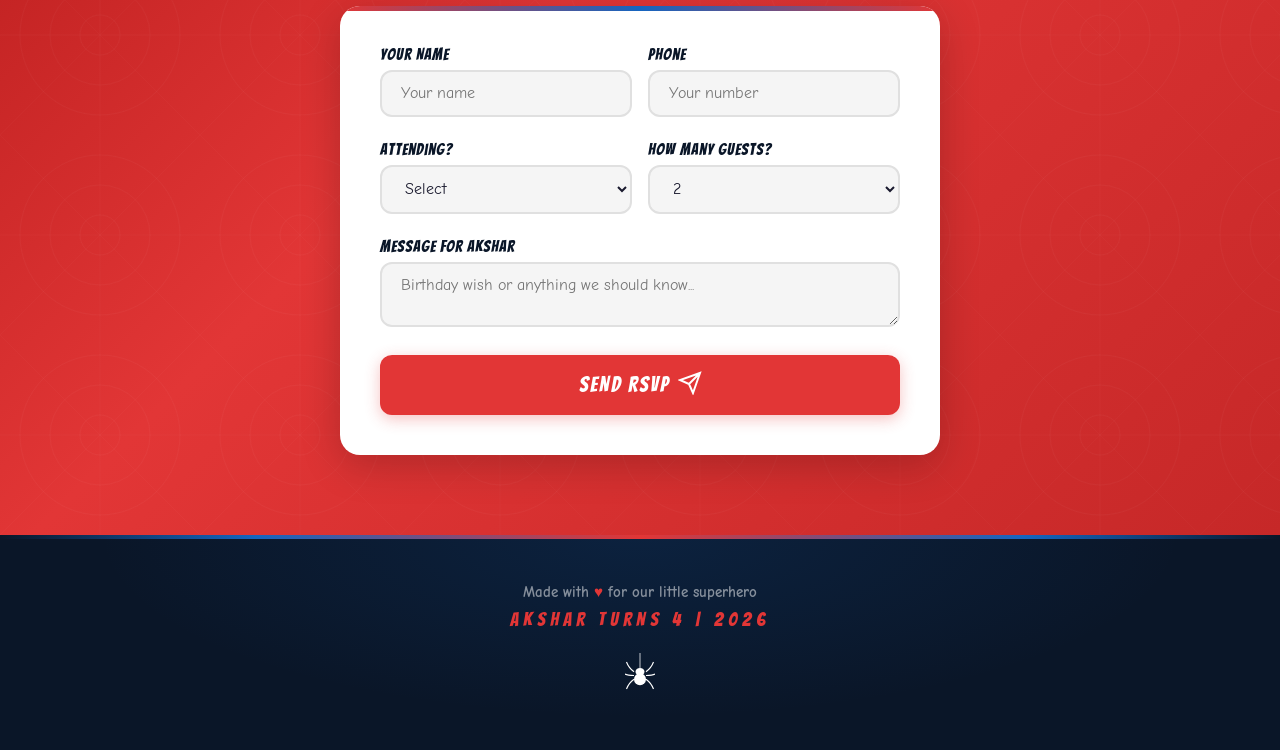
==== commit e27a0599: "Simplify RSVP form, add theme music, and clean up - Redesign RSVP: compact 2-row layout (name/phone," ====
--- a/index.html
+++ b/index.html
@@ -278,49 +278,44 @@
         </svg>
       </div>
       <form class="rsvp-form" id="rsvp-form">
-        <div class="form-group">
-          <label for="your-name">Your Name</label>
-          <input type="text" id="your-name" name="yourName" placeholder="Enter your name" required>
-        </div>
-        <div class="form-group">
-          <label for="attending">Will you attend?</label>
-          <select id="attending" name="attending" required>
-            <option value="">Select</option>
-            <option value="yes"> Yes, I'll be there!</option>
-            <option value="maybe"> Maybe, I'll confirm later</option>
-            <option value="no"> Can't make it</option>
-          </select>
-        </div>
         <div class="form-row form-row-2">
           <div class="form-group">
-            <label for="adults-count">Adults (including you)</label>
-            <select id="adults-count" name="adultsCount" required>
-              <option value="1">1 adult</option>
-              <option value="2">2 adults</option>
-              <option value="3">3 adults</option>
-              <option value="4">4 adults</option>
-              <option value="5+">5+ adults</option>
+            <label for="your-name">Your Name</label>
+            <input type="text" id="your-name" name="yourName" placeholder="Your name" required>
+          </div>
+          <div class="form-group">
+            <label for="phone">Phone</label>
+            <input type="tel" id="phone" name="phone" placeholder="Your number" required>
+          </div>
+        </div>
+        <div class="form-row form-row-2">
+          <div class="form-group">
+            <label for="attending">Attending?</label>
+            <select id="attending" name="attending" required>
+              <option value="">Select</option>
+              <option value="yes">Yes!</option>
+              <option value="maybe">Maybe</option>
+              <option value="no">Can't make it</option>
             </select>
           </div>
-          <div class="form-group">
-            <label for="kids-count">Kids (optional)</label>
-            <select id="kids-count" name="kidsCount">
-              <option value="0">No kids</option>
-              <option value="1">1 kid</option>
-              <option value="2">2 kids</option>
-              <option value="3">3 kids</option>
-              <option value="4+">4+ kids</option>
+          <div class="form-group" id="guest-count-group">
+            <label for="guest-count">How many guests?</label>
+            <select id="guest-count" name="guestCount">
+              <option value="1">1</option>
+              <option value="2" selected>2</option>
+              <option value="3">3</option>
+              <option value="4">4</option>
+              <option value="5">5</option>
+              <option value="6+">6+</option>
             </select>
           </div>
-        </div>
-        <div id="kid-names-container" style="display: none;">
         </div>
         <div class="form-group">
           <label for="message">Message for Akshar</label>
-          <textarea id="message" name="message" placeholder="Write a birthday message..." rows="3"></textarea>
+          <textarea id="message" name="message" placeholder="Birthday wish or anything we should know..." rows="2"></textarea>
         </div>
         <button type="submit" class="rsvp-button">
-          <span class="button-text">SEND YOUR RSVP</span>
+          <span class="button-text">SEND RSVP</span>
           <span class="button-icon">
             <svg width="24" height="24" viewBox="0 0 24 24" fill="none" stroke="currentColor" stroke-width="2">
               <path d="M22 2L11 13M22 2l-7 20-4-9-9-4 20-7z"/>
@@ -336,8 +331,8 @@
             <path d="M30 50 L45 65 L70 35" fill="none" stroke="white" stroke-width="5" stroke-linecap="round" stroke-linejoin="round"/>
           </svg>
         </div>
-        <h3>Got it!</h3>
-        <p>Thanks for letting us know! See you at the party!</p>
+        <h3 id="success-title">Got it!</h3>
+        <p id="success-message">Thanks for letting us know! See you at the party!</p>
       </div>
     </div>
   </section>
--- a/styles.css
+++ b/styles.css
@@ -1077,6 +1077,46 @@
   transform: translateY(-50%) scale(1.1);
 }
 
+/* ===== MUSIC TOGGLE ===== */
+.music-toggle {
+  position: fixed;
+  bottom: 24px;
+  right: 24px;
+  width: 52px;
+  height: 52px;
+  border-radius: 50%;
+  background: linear-gradient(135deg, var(--spidey-red), var(--spidey-dark-red));
+  border: 3px solid var(--spidey-gold);
+  color: white;
+  cursor: pointer;
+  z-index: 999;
+  display: flex;
+  align-items: center;
+  justify-content: center;
+  box-shadow: 0 4px 20px rgba(226, 54, 54, 0.4);
+  transition: all 0.3s ease;
+}
+
+.music-toggle:hover {
+  transform: scale(1.1);
+  box-shadow: 0 6px 30px rgba(226, 54, 54, 0.6);
+}
+
+.music-toggle.playing {
+  animation: music-bounce 0.6s ease-in-out infinite alternate;
+  background: linear-gradient(135deg, var(--spidey-blue), var(--spidey-dark-blue));
+}
+
+.music-icon {
+  font-size: 1.4rem;
+  line-height: 1;
+}
+
+@keyframes music-bounce {
+  0% { transform: scale(1); }
+  100% { transform: scale(1.12); }
+}
+
 /* ===== SCROLL ANIMATIONS ===== */
 [data-animate] {
   opacity: 0;
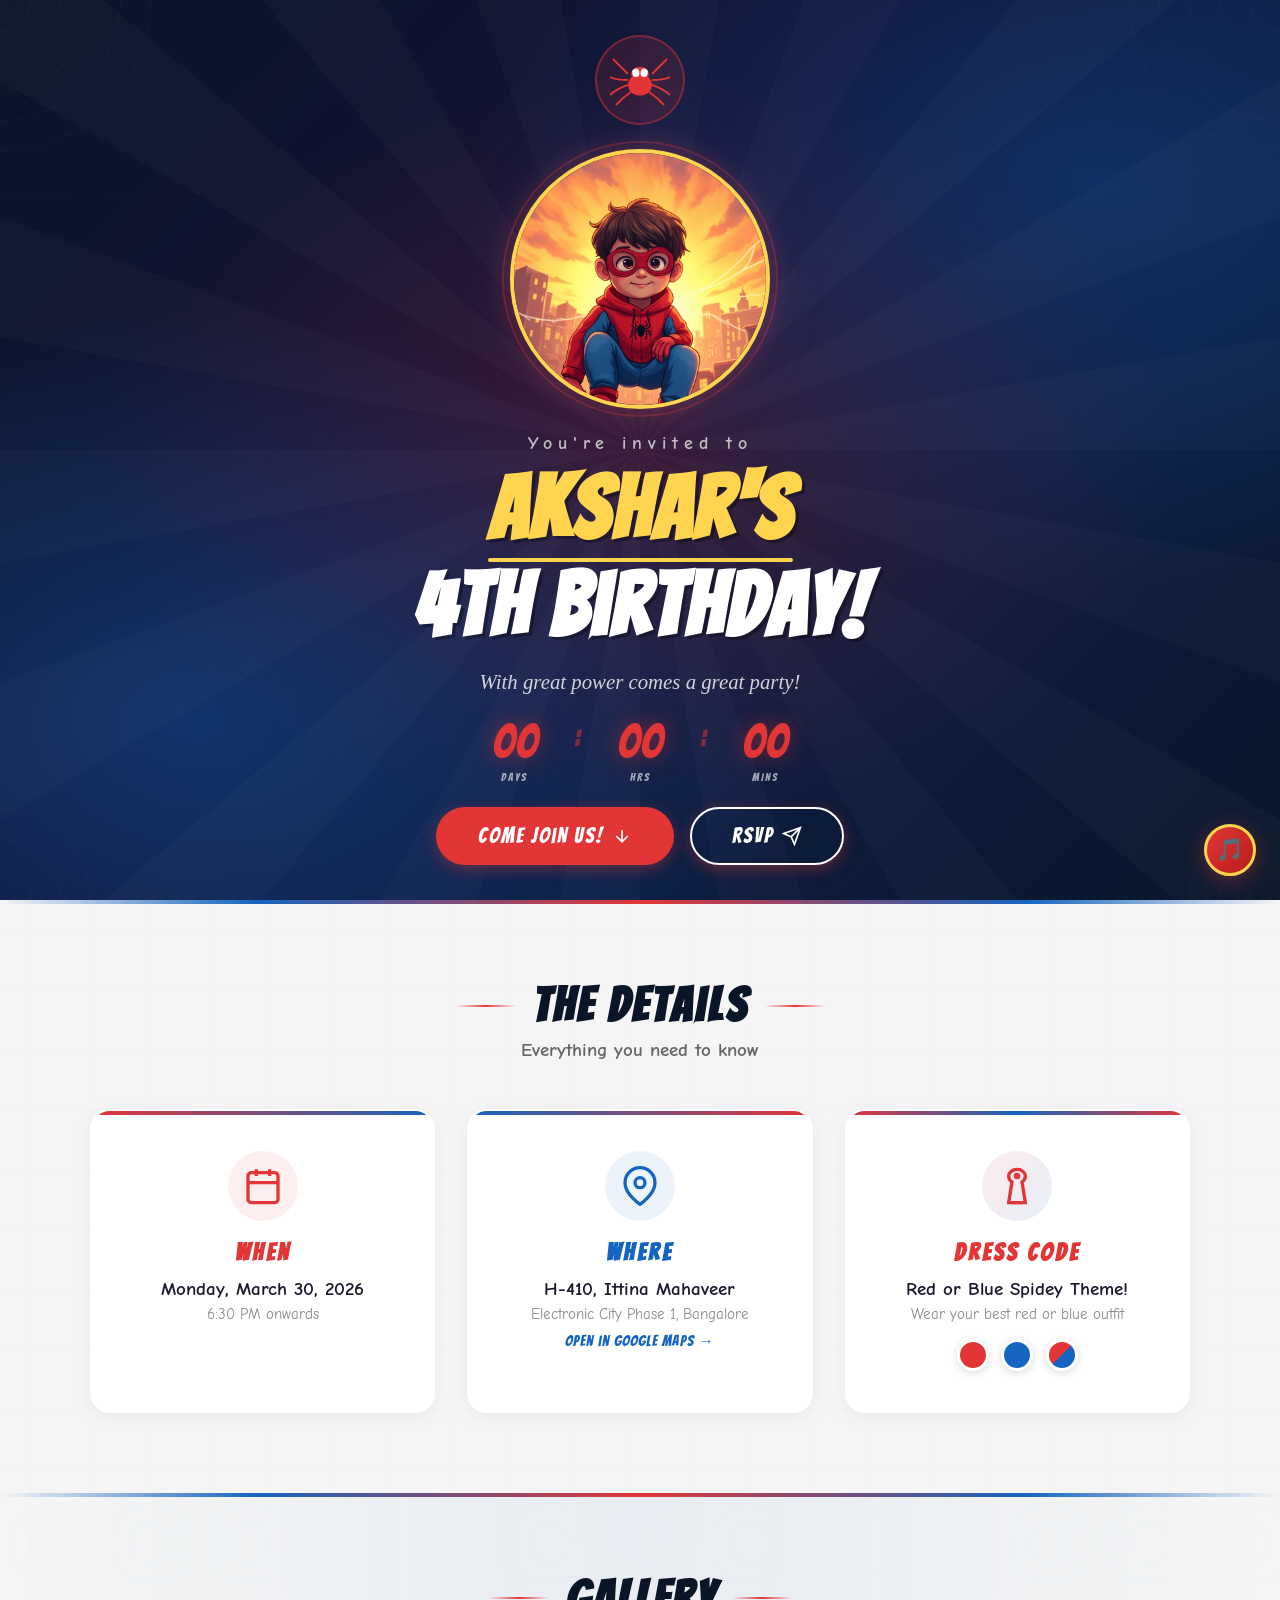
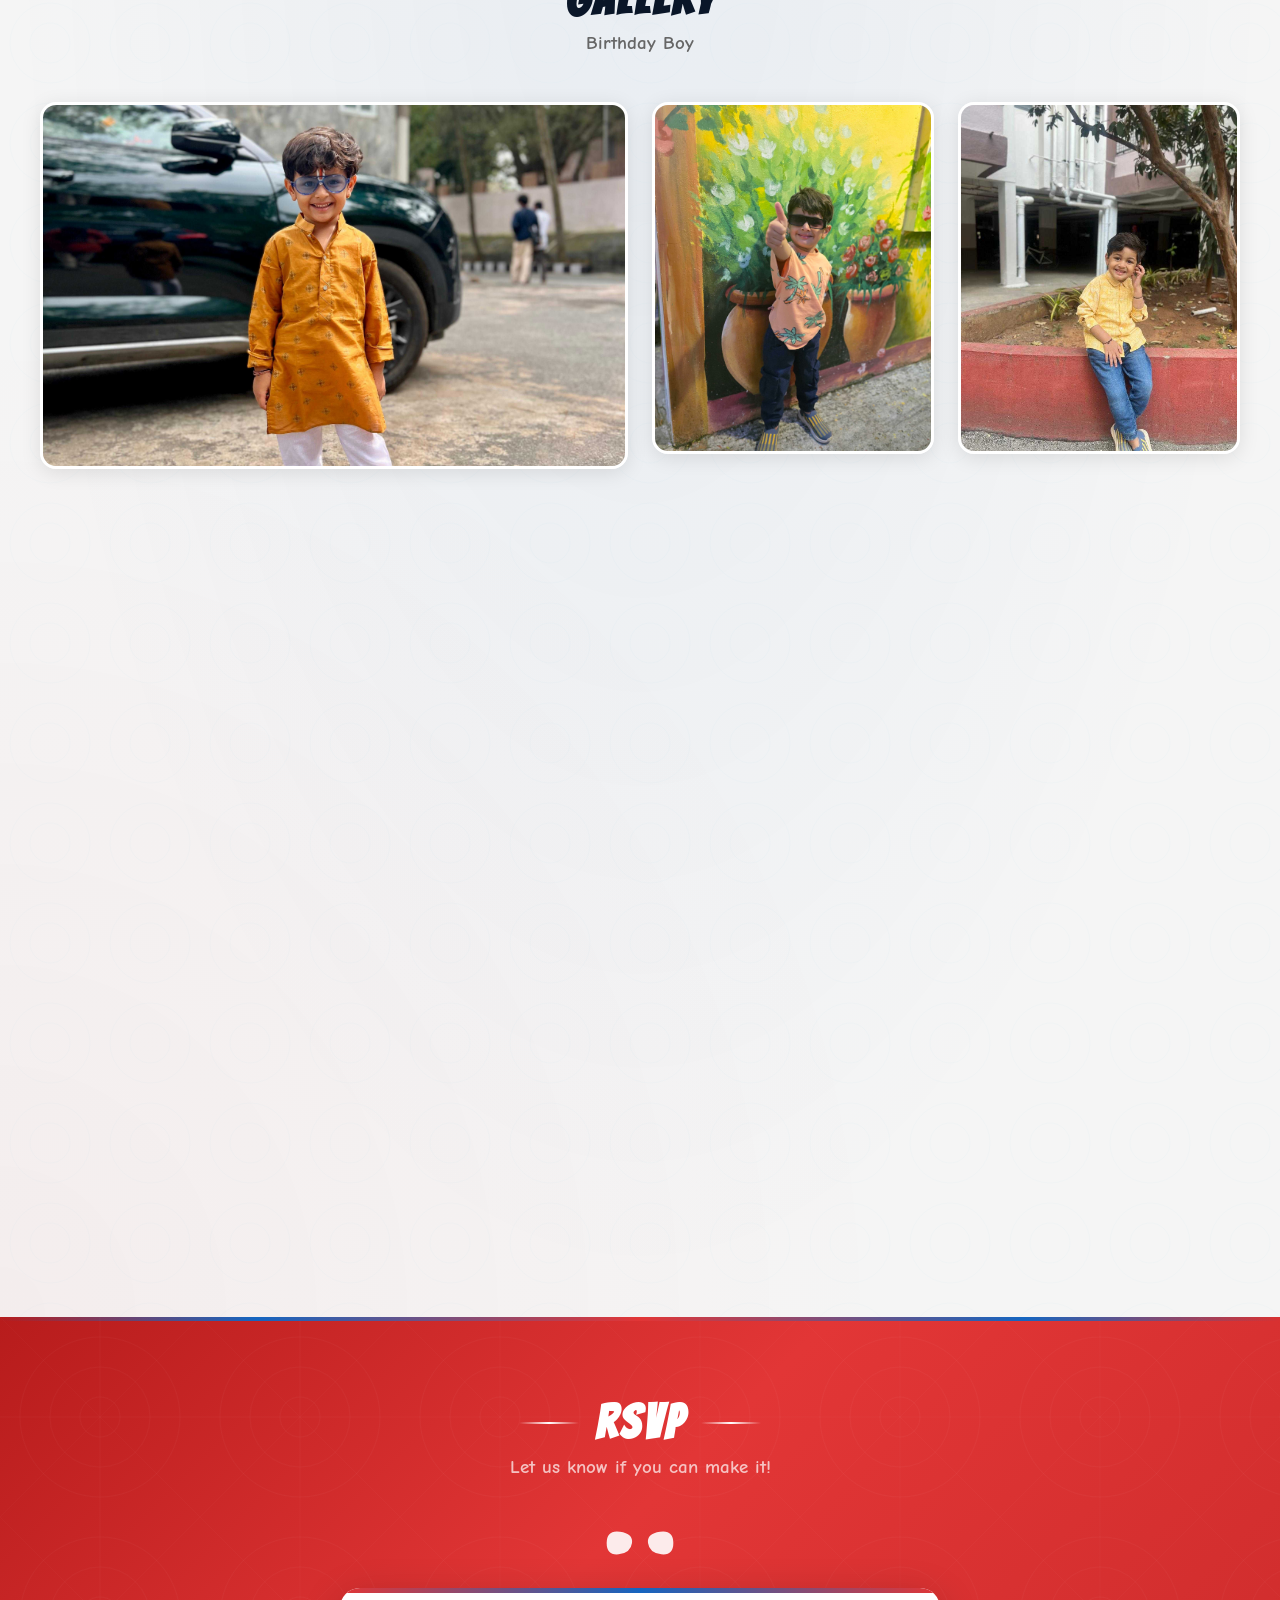
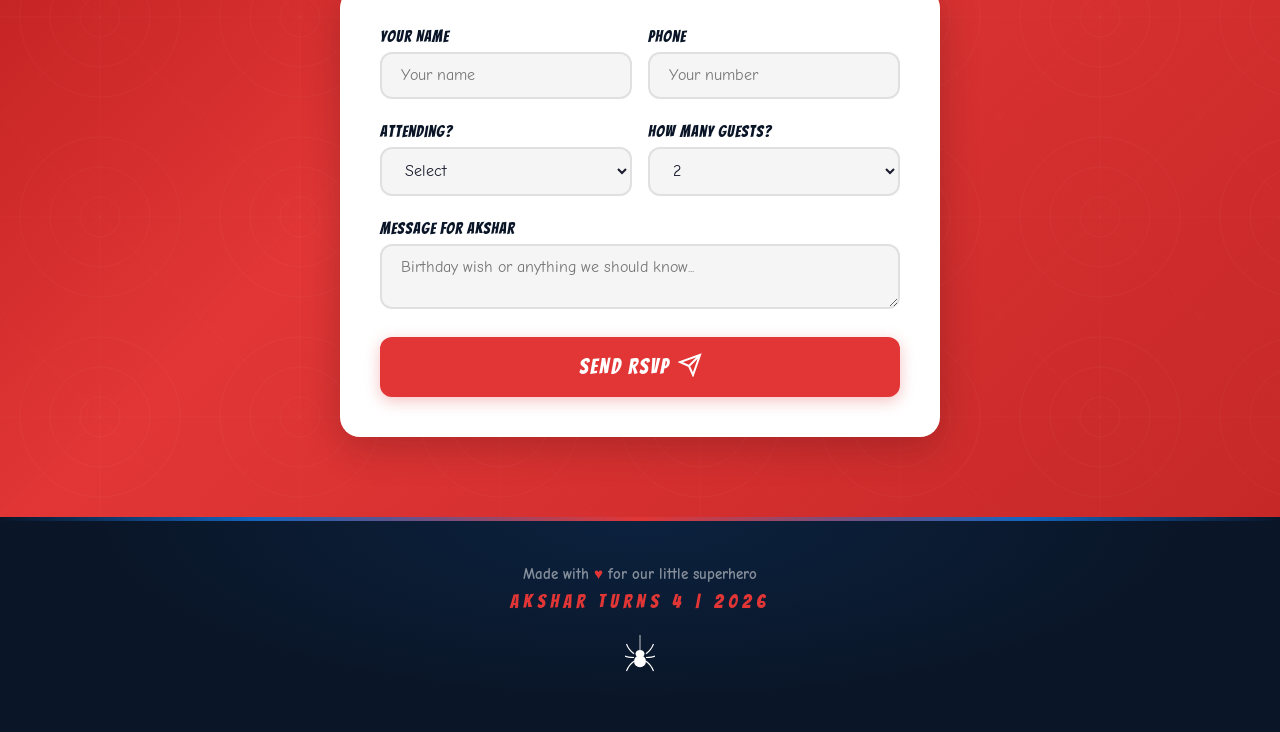
==== commit ee7bbbae: "Update gallery subtitle and dress code text 🌀 Magic applied with Wibey CLI 🪄 (https://wibey.walmart." ====
--- a/index.html
+++ b/index.html
@@ -153,7 +153,7 @@
         </div>
         <h3>DRESS CODE</h3>
         <p class="detail-main">Red or Blue Spidey Theme!</p>
-        <p class="detail-sub">Wear your best red, blue, or superhero outfit</p>
+        <p class="detail-sub">Wear your best red or blue outfit</p>
         <div class="dress-code-colors">
           <span class="color-dot color-red" title="Spidey Red"></span>
           <span class="color-dot color-blue" title="Spidey Blue"></span>
@@ -172,7 +172,7 @@
         Gallery
         <span class="web-line-right"></span>
       </h2>
-      <p class="section-subtitle">Our little star</p>
+      <p class="section-subtitle">Birthday Boy</p>
     </div>
 
     <div class="gallery-grid">
